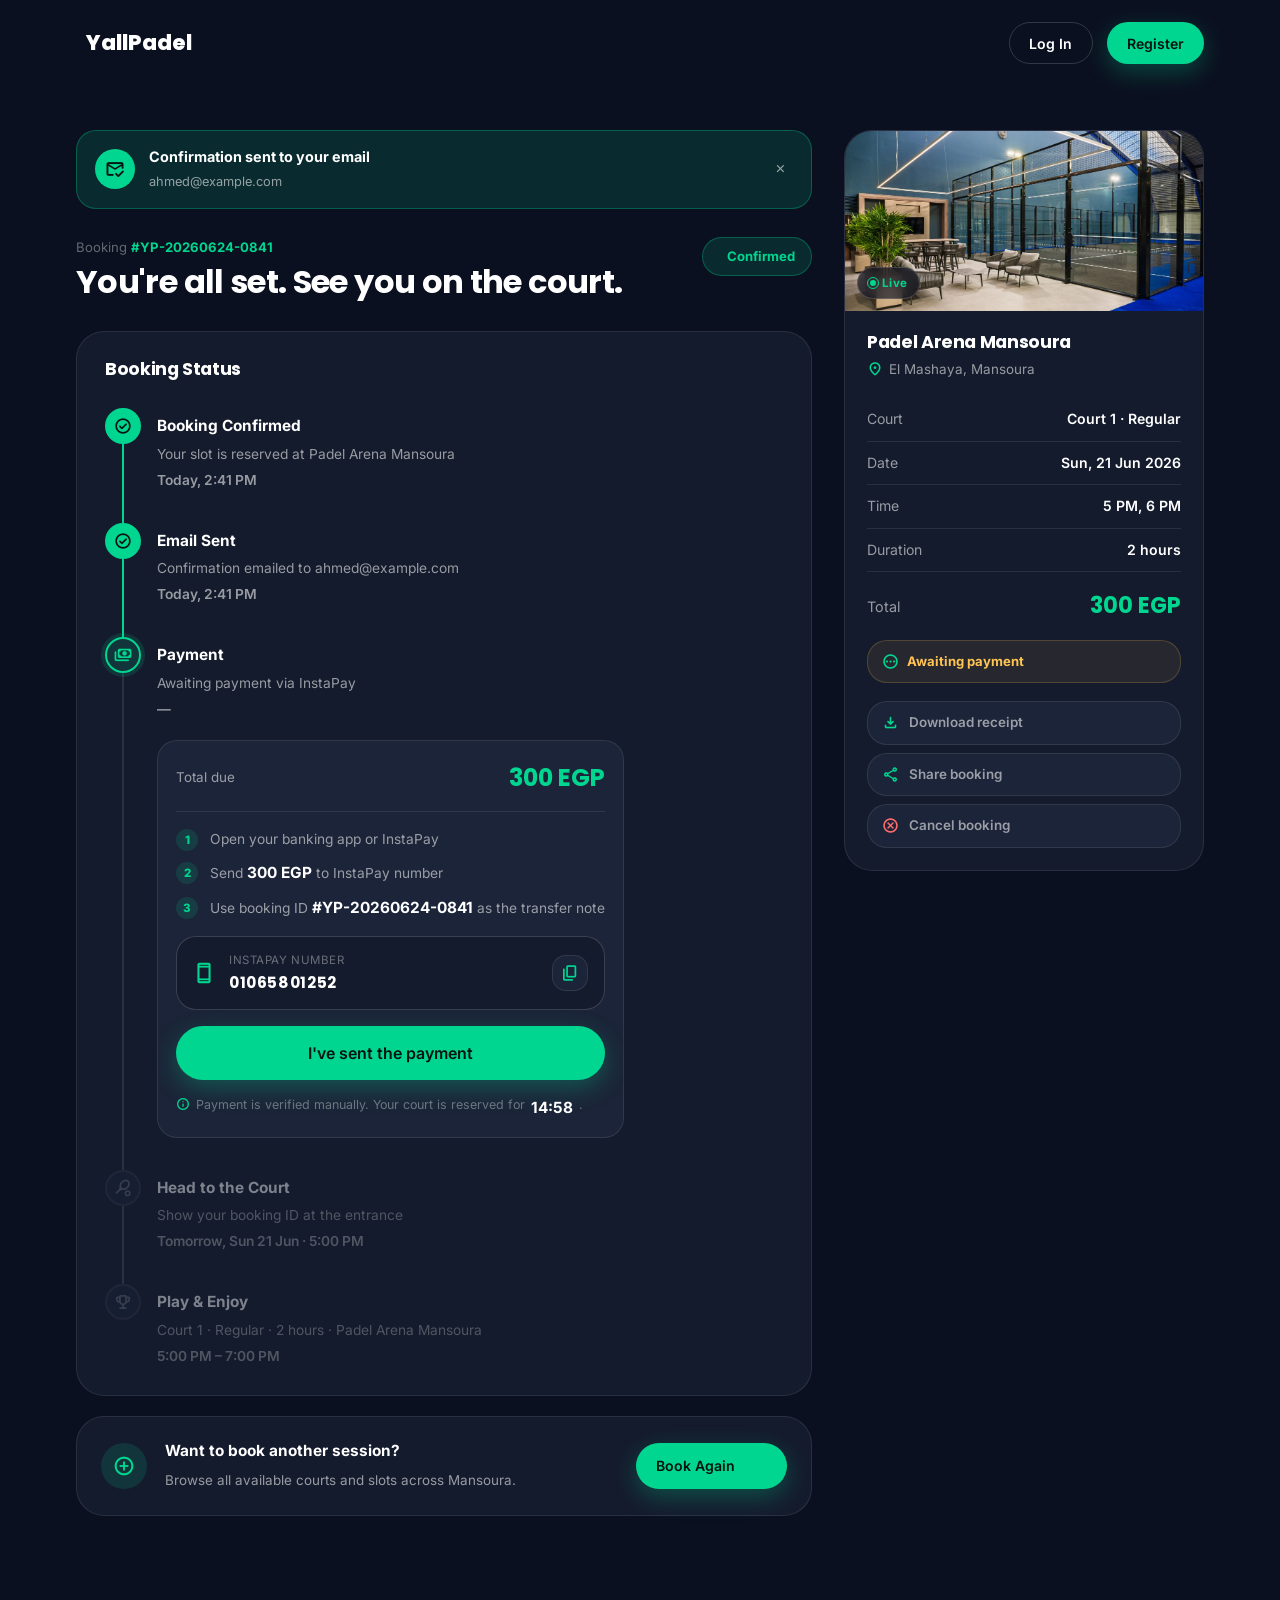
==== booking-confirmation.html @ 5c2ff205 "add booking-confirmation page" ====
<!DOCTYPE html>
<html lang="en">
<head>
<meta charset="UTF-8">
<meta name="viewport" content="width=device-width, initial-scale=1.0">
<title>Booking Confirmed — YallPadel</title>
<link rel="preconnect" href="https://fonts.googleapis.com">
<link rel="preconnect" href="https://fonts.gstatic.com" crossorigin>
<link href="https://fonts.googleapis.com/css2?family=Poppins:wght@500;600;700;800&family=Inter:wght@400;500;600;700&display=swap" rel="stylesheet">
<link rel="stylesheet" href="https://fonts.googleapis.com/css2?family=Material+Symbols+Rounded:opsz,wght,FILL,GRAD@20..48,100..700,0..1,-50..200"/>
<link href="https://cdn.jsdelivr.net/npm/bootstrap@5.3.3/dist/css/bootstrap.min.css" rel="stylesheet">
<link rel="stylesheet" href="css/style.css">
<link rel="stylesheet" href="css/booking-confirmation.css">
</head>
<body>

<!-- Navbar -->
<header class="navbar-ph">
  <div class="container d-flex align-items-center justify-content-between">
    <a href="index.html" class="brand"><span class="dot"></span> YallPadel</a>
    <div class="navbar-cta">
      <a href="login.html" class="btn btn-ghost btn-sm">Log In</a>
      <a href="register.html" class="btn btn-accent btn-sm">Register</a>
    </div>
  </div>
</header>

<main class="confirmation-main">
  <div class="container">
    <div class="confirmation-grid">

      <!-- ===== Left col ===== -->
      <div class="confirmation-left">

        <!-- Email notice -->
        <div class="email-notice" id="emailNotice">
          <div class="email-icon">
            <span class="material-symbols-rounded">mark_email_read</span>
          </div>
          <div>
            <b>Confirmation sent to your email</b>
            <span>ahmed@example.com</span>
          </div>
          <button class="email-dismiss" id="emailDismiss" aria-label="Dismiss">
            <span class="material-symbols-rounded">close</span>
          </button>
        </div>

        <!-- Booking ID + status pill -->
        <div class="booking-header">
          <div>
            <p class="booking-id">Booking <b>#YP-20260624-0841</b></p>
            <h1>You're all set. See you on the court.</h1>
          </div>
          <span class="status-pill confirmed">
            <span class="pulse-dot"></span> Confirmed
          </span>
        </div>

        <!-- ===== Tracker ===== -->
        <div class="tracker-card">
          <h3>Booking Status</h3>

          <div class="tracker">

            <div class="tracker-step is-done" id="ts1">
              <div class="ts-icon">
                <span class="material-symbols-rounded">check_circle</span>
              </div>
              <div class="ts-body">
                <b>Booking Confirmed</b>
                <span>Your slot is reserved at Padel Arena Mansoura</span>
                <span class="ts-time">Today, 2:41 PM</span>
              </div>
            </div>

            <div class="tracker-step is-done" id="ts2">
              <div class="ts-icon">
                <span class="material-symbols-rounded">check_circle</span>
              </div>
              <div class="ts-body">
                <b>Email Sent</b>
                <span>Confirmation emailed to ahmed@example.com</span>
                <span class="ts-time">Today, 2:41 PM</span>
              </div>
            </div>

            <div class="tracker-step is-pending" id="ts3">
              <div class="ts-icon">
                <span class="material-symbols-rounded">payments</span>
              </div>
              <div class="ts-body">
                <b>Payment</b>
                <span id="paymentStatusText">Awaiting payment via InstaPay</span>
                <span class="ts-time" id="paymentTime">—</span>

                <!-- InstaPay CTA -->
                <div class="instapay-block" id="instapayBlock">
                  <div class="instapay-amount">
                    <span>Total due</span>
                    <b>300 EGP</b>
                  </div>
                  <div class="instapay-steps">
                    <div class="instapay-step">
                      <span class="instapay-num">1</span>
                      <span>Open your banking app or InstaPay</span>
                    </div>
                    <div class="instapay-step">
                      <span class="instapay-num">2</span>
                      <span>Send <b>300 EGP</b> to InstaPay number</span>
                    </div>
                    <div class="instapay-step">
                      <span class="instapay-num">3</span>
                      <span>Use booking ID <b>#YP-20260624-0841</b> as the transfer note</span>
                    </div>
                  </div>
                  <div class="instapay-number-box">
                    <span class="material-symbols-rounded">smartphone</span>
                    <div>
                      <span class="inp-label">InstaPay Number</span>
                      <b class="inp-num" id="instapayNum">01065801252</b>
                    </div>
                    <button class="btn-copy" id="copyBtn" aria-label="Copy number">
                      <span class="material-symbols-rounded">content_copy</span>
                    </button>
                  </div>
                  <button class="btn btn-accent btn-block" id="markPaidBtn">
                    I've sent the payment
                  </button>
                  <p class="instapay-note">
                    <span class="material-symbols-rounded">info</span>
                    Payment is verified manually. Your court is reserved for <b id="holdTimer">15:00</b>.
                  </p>
                </div>

                <!-- Paid state (hidden by default) -->
                <div class="paid-badge d-none" id="paidBadge">
                  <span class="material-symbols-rounded">verified</span>
                  Payment submitted — under review
                </div>
              </div>
            </div>

            <div class="tracker-step is-upcoming" id="ts4">
              <div class="ts-icon">
                <span class="material-symbols-rounded">sports_tennis</span>
              </div>
              <div class="ts-body">
                <b>Head to the Court</b>
                <span>Show your booking ID at the entrance</span>
                <span class="ts-time">Tomorrow, Sun 21 Jun · 5:00 PM</span>
              </div>
            </div>

            <div class="tracker-step is-upcoming" id="ts5">
              <div class="ts-icon">
                <span class="material-symbols-rounded">trophy</span>
              </div>
              <div class="ts-body">
                <b>Play & Enjoy</b>
                <span>Court 1 · Regular · 2 hours · Padel Arena Mansoura</span>
                <span class="ts-time">5:00 PM – 7:00 PM</span>
              </div>
            </div>

          </div>
        </div>

        <!-- Book again CTA -->
        <div class="book-again-card">
          <div class="bag-icon">
            <span class="material-symbols-rounded">add_circle</span>
          </div>
          <div class="bag-text">
            <b>Want to book another session?</b>
            <span>Browse all available courts and slots across Mansoura.</span>
          </div>
          <a href="courts.html" class="btn btn-accent btn-sm">
            Book Again <span class="material-symbols-rounded">arrow_forward</span>
          </a>
        </div>

      </div>

      <!-- ===== Right col — booking summary ===== -->
      <div class="confirmation-right">
        <div class="summary-sticky">

          <div class="summary-venue-img">
            <img src="./assets/imgs/img1.jpg" alt="Padel Arena Mansoura">
            <div class="svi-overlay">
              <span class="court-badge-live" style="position:static;display:inline-flex;">
                <span class="pulse-dot"></span> Live
              </span>
            </div>
          </div>

          <div class="summary-body">
            <h3 class="summary-venue-name">Padel Arena Mansoura</h3>
            <span class="summary-loc">
              <span class="material-symbols-rounded">location_on</span>
              El Mashaya, Mansoura
            </span>

            <div class="summary-rows">
              <div class="summary-row"><span>Court</span><span>Court 1 · Regular</span></div>
              <div class="summary-row"><span>Date</span><span>Sun, 21 Jun 2026</span></div>
              <div class="summary-row"><span>Time</span><span>5 PM, 6 PM</span></div>
              <div class="summary-row"><span>Duration</span><span>2 hours</span></div>
            </div>

            <div class="summary-total-row">
              <span>Total</span>
              <b>300 EGP</b>
            </div>

            <div class="payment-status-badge" id="summaryPaymentBadge">
              <span class="material-symbols-rounded">pending</span>
              <span>Awaiting payment</span>
            </div>

            <div class="summary-actions">
              <a href="#" class="summary-action-btn">
                <span class="material-symbols-rounded">download</span> Download receipt
              </a>
              <a href="#" class="summary-action-btn">
                <span class="material-symbols-rounded">share</span> Share booking
              </a>
              <a href="#" class="summary-action-btn danger">
                <span class="material-symbols-rounded">cancel</span> Cancel booking
              </a>
            </div>

          </div>
        </div>
      </div>

    </div>
  </div>
</main>

<script src="https://cdn.jsdelivr.net/npm/bootstrap@5.3.3/dist/js/bootstrap.bundle.min.js"></script>
<script src="js/main.js"></script>
<script src="js/booking-confirmation.js"></script>
</body>
</html>
---- css/style.css ----
:root {
  /* --- Brand palette (fixed by brief) --- */
  --bg-primary: #0b1020;
  --bg-secondary: #141b2d;
  --accent: #00d68f;
  --white: #ffffff;
  --light-gray: #eaeaea;

  /* --- Derived tokens --- */
  --accent-dark: #00b377;
  --accent-soft: rgba(0, 214, 143, 0.14);
  --accent-glow: rgba(0, 214, 143, 0.35);
  --bg-elevated: #1b2438;
  --bg-elevated-2: #202b43;
  --border-glass: rgba(234, 234, 234, 0.1);
  --border-glass-strong: rgba(234, 234, 234, 0.18);
  --text-muted: rgba(234, 234, 234, 0.62);
  --text-faint: rgba(234, 234, 234, 0.4);
  --glass-fill: rgba(20, 27, 45, 0.55);
  --glass-fill-light: rgba(255, 255, 255, 0.06);

  /* --- Radii --- */
  --r-lg: 28px;
  --r-md: 20px;
  --r-sm: 14px;
  --r-pill: 999px;

  /* --- Shadows --- */
  --shadow-card: 0 20px 50px rgba(0, 0, 0, 0.35);
  --shadow-lift: 0 30px 70px rgba(0, 0, 0, 0.45);
  --shadow-glow: 0 10px 40px var(--accent-glow);

  /* --- Type --- */
  --font-display: "Poppins", sans-serif;
  --font-body: "Inter", sans-serif;

  /* --- Motion --- */
  --ease: cubic-bezier(0.22, 1, 0.36, 1);
}

*,
*::before,
*::after {
  box-sizing: border-box;
}

html {
  scroll-behavior: smooth;
}

body {
  background: var(--bg-primary);
  color: var(--white);
  font-family: var(--font-body);
  font-weight: 400;
  line-height: 1.6;
  -webkit-font-smoothing: antialiased;
  overflow-x: hidden;
}

h1,
h2,
h3,
h4,
h5,
h6 {
  font-family: var(--font-display);
  font-weight: 700;
  letter-spacing: -0.02em;
  line-height: 1.12;
  margin: 0;
}

p {
  margin: 0;
  color: var(--text-muted);
}

a {
  text-decoration: none;
  color: inherit;
}

ul {
  list-style: none;
  margin: 0;
  padding: 0;
}

img {
  max-width: 100%;
  display: block;
}

button {
  font-family: inherit;
}

::selection {
  background: var(--accent);
  color: var(--bg-primary);
}

:focus-visible {
  outline: 2px solid var(--accent);
  outline-offset: 3px;
  border-radius: 6px;
}

/* Respect reduced motion */
@media (prefers-reduced-motion: reduce) {
  * {
    animation-duration: 0.001ms !important;
    animation-iteration-count: 1 !important;
    transition-duration: 0.001ms !important;
    scroll-behavior: auto !important;
  }
}

.container {
  max-width: 90%;
}

/* ===================== Utility / Type scale ===================== */
.eyebrow {
  display: inline-flex;
  align-items: center;
  gap: 8px;
  font-family: var(--font-body);
  font-size: 0.78rem;
  font-weight: 600;
  letter-spacing: 0.16em;
  text-transform: uppercase;
  color: var(--accent);
}

.eyebrow::before {
  content: "";
  width: 18px;
  height: 2px;
  background: var(--accent);
  border-radius: 2px;
}

.section-title {
  font-size: clamp(1.9rem, 3.2vw, 2.7rem);
  color: var(--white);
}

.section-sub {
  color: var(--text-muted);
  font-size: 1.05rem;
  max-width: 560px;
}

.text-accent {
  color: var(--accent);
}

.section {
  padding: 120px 0;
  position: relative;
}

.section-tight {
  padding: 80px 0;
}

@media (max-width: 991px) {
  .section {
    padding: 88px 0;
  }
}

@media (max-width: 575px) {
  .section {
    padding: 64px 0;
  }
}

/* ===================== Buttons ===================== */
.btn {
  font-family: var(--font-body);
  font-weight: 600;
  border-radius: var(--r-pill);
  padding: 0.85rem 1.7rem;
  border: 1px solid transparent;
  transition:
    transform 0.35s var(--ease),
    box-shadow 0.35s var(--ease),
    background 0.35s var(--ease),
    color 0.35s var(--ease),
    border-color 0.35s var(--ease);
  display: inline-flex;
  align-items: center;
  justify-content: center;
  gap: 0.5rem;
  white-space: nowrap;
}

.btn:active {
  transform: scale(0.97);
}

.btn-accent {
  background: var(--accent);
  color: #04140e;
  box-shadow: 0 8px 24px rgba(0, 214, 143, 0.28);
}

.btn-accent:hover {
  background: var(--accent-dark);
  color: #04140e;
  transform: translateY(-2px);
  box-shadow: 0 14px 34px rgba(0, 214, 143, 0.4);
}

.btn-ghost {
  background: transparent;
  color: var(--white);
  border-color: var(--border-glass-strong);
}

.btn-ghost:hover {
  border-color: var(--accent);
  color: var(--accent);
  transform: translateY(-2px);
}

.btn-light {
  background: var(--white);
  color: var(--bg-primary);
}

.btn-light:hover {
  background: var(--light-gray);
  transform: translateY(-2px);
}

.btn-sm {
  padding: 0.6rem 1.2rem;
  font-size: 0.88rem;
}

.btn-block {
  width: 100%;
}

.icon-circle {
  width: 46px;
  height: 46px;
  border-radius: 50%;
  display: inline-flex;
  align-items: center;
  justify-content: center;
  background: var(--accent-soft);
  color: var(--accent);
  flex-shrink: 0;
}

/* ===================== Material symbols sizing ===================== */
.material-symbols-rounded {
  font-variation-settings:
    "FILL" 0,
    "wght" 500,
    "GRAD" 0,
    "opsz" 24;
  vertical-align: middle;
  line-height: 1;
  color: var(--accent)
}

/* ===================== Navbar ===================== */
.navbar-ph {
  position: fixed;
  top: 0;
  left: 0;
  right: 0;
  z-index: 1000;
  padding: 22px 0;
  background: transparent;
  transition:
    background 0.4s var(--ease),
    padding 0.4s var(--ease),
    backdrop-filter 0.4s var(--ease),
    border-color 0.4s var(--ease);
  border-bottom: 1px solid transparent;
}

.navbar-ph.is-scrolled {
  padding: 14px 0;
  background: rgb(11, 16, 32);
  -webkit-backdrop-filter: blur(18px) saturate(140%);
  border: 1px solid var(--border-glass);
  border-radius: 20px;
  top: 10px;
  width: 90%;
  margin: auto;
}

.brand {
  display: flex;
  align-items: center;
  gap: 10px;
  font-family: var(--font-display);
  font-weight: 800;
  font-size: 1.32rem;
  color: var(--white);
}

.brand img {
  width: auto;
  height: 80px;
}

.nav-links {
  display: flex;
  align-items: center;
  gap: 38px;
}

.nav-links a {
  font-size: 0.95rem;
  font-weight: 500;
  color: var(--light-gray);
  position: relative;
  transition: color 0.3s var(--ease);
}

.nav-links a::after {
  content: "";
  position: absolute;
  left: 0;
  bottom: -2px;
  width: 0;
  height: 2px;
  background: var(--accent);
  transition: width 0.3s var(--ease);
}

.nav-links a:hover {
  color: var(--white);
}

.nav-links a:hover::after {
  width: 100%;
}

.navbar-cta {
  display: flex;
  align-items: center;
  gap: 14px;
}

.nav-toggle {
  display: none;
  width: 44px;
  height: 44px;
  border-radius: var(--r-sm);
  border: 1px solid var(--border-glass-strong);
  background: var(--glass-fill-light);
  color: var(--white);
  align-items: center;
  justify-content: center;
}
.nav-toggle span {
  position: absolute;
}
.nav-links .logo-mobil {
  display: none;
}
@media (max-width: 991px) {
  .nav-links {
    position: fixed;
    inset: 0 0 0 auto;
    width: 78%;
    max-width: 340px;
    background: var(--bg-secondary);
    flex-direction: column;
    align-items: center;
    padding: 32px;
    gap: 26px;
    transform: translateX(130%);
    transition: transform 0.45s var(--ease);
    border-left: 1px solid var(--border-glass);
    height: 100vh;
    justify-content: center;
  }
  .nav-links .logo-mobil {
    display: block;
  }

  .nav-links.is-open {
    transform: translateX(0);
  }

  .nav-toggle {
    display: inline-flex;
  }

  .navbar-cta .btn-ghost {
    display: none;
  }
}

/* ===================== Hero ===================== */
.hero {
  position: relative;
  min-height: 100vh;
  display: flex;
  align-items: center;
  padding-top: 140px;
  padding-bottom: 170px;
  overflow: hidden;
  background:
    linear-gradient(
      180deg,
      rgba(11, 16, 32, 0.55) 0%,
      rgba(11, 16, 32, 0.78) 55%,
      var(--bg-primary) 100%
    ),
    linear-gradient(120deg, rgba(11, 16, 32, 0.92), rgba(11, 16, 32, 0.55)),
    url("https://images.unsplash.com/photo-1626224583764-f87db24ac4ea?auto=format&fit=crop&w=2000&q=80")
      center/cover no-repeat;
}

.hero::before {
  content: "";
  position: absolute;
  inset: 0;
  background: radial-gradient(
    circle at 18% 20%,
    var(--accent-glow),
    transparent 40%
  );
  opacity: 0.25;
  pointer-events: none;
}

.hero-shape {
  position: absolute;
  border-radius: 50%;
  filter: blur(2px);
  opacity: 0.5;
  animation: floatY 7s ease-in-out infinite;
  pointer-events: none;
}

.hero-shape.s1 {
  width: 14px;
  height: 14px;
  background: var(--accent);
  top: 22%;
  left: 8%;
  animation-delay: 0s;
}

.hero-shape.s2 {
  width: 9px;
  height: 9px;
  background: var(--white);
  top: 62%;
  left: 14%;
  opacity: 0.35;
  animation-delay: 1.4s;
}

.hero-shape.s3 {
  width: 20px;
  height: 20px;
  border: 2px solid var(--accent);
  background: transparent;
  top: 30%;
  right: 10%;
  animation-delay: 0.7s;
}

.hero-shape.s4 {
  width: 7px;
  height: 7px;
  background: var(--accent);
  top: 74%;
  right: 18%;
  animation-delay: 2.1s;
}

@keyframes floatY {
  0%,
  100% {
    transform: translateY(0);
  }

  50% {
    transform: translateY(-22px);
  }
}

.hero-content {
  position: relative;
  z-index: 2;
  text-align: center;
  max-width: 880px;
  margin: 0 auto;
}

.hero-badge {
  display: inline-flex;
  align-items: center;
  gap: 9px;
  background: var(--glass-fill);
  border: 1px solid var(--border-glass-strong);
  backdrop-filter: blur(10px);
  padding: 8px 18px;
  border-radius: var(--r-pill);
  font-size: 0.82rem;
  font-weight: 600;
  color: var(--light-gray);
  margin-bottom: 26px;
}

.hero-badge .pulse-img {
  position: relative;
  width: 20px;
  height: 20px;
}

.hero h1 {
  font-size: clamp(2.3rem, 5.4vw, 4.4rem);
  color: var(--white);
  margin-bottom: 22px;
}

.hero h1 .accent-underline {
  position: relative;
  color: var(--accent);
  white-space: nowrap;
}

.hero-sub {
  font-size: clamp(1rem, 1.6vw, 1.2rem);
  color: var(--text-muted);
  max-width: 600px;
  margin: 0 auto 48px;
}

/* Search card */
.search-card {
  position: relative;
  z-index: 3;
  background: var(--glass-fill);
  border: 1px solid var(--border-glass-strong);
  backdrop-filter: blur(22px) saturate(160%);
  -webkit-backdrop-filter: blur(22px) saturate(160%);
  border-radius: var(--r-lg);
  padding: 14px;
  box-shadow: var(--shadow-lift);
  max-width: 1000px;
  margin: 0 auto;
}

.search-grid {
  display: flex;
  justify-content: center;
  align-items: center;
  gap: 8px;
  align-items: stretch;
}

.search-field {
  width: 100%;
  background: var(--bg-secondary);
  border: 1px solid var(--border-glass);
  border-radius: var(--r-md);
  padding: 12px 18px;
  text-align: left;
  transition:
    border-color 0.3s var(--ease),
    background 0.3s var(--ease);
}

.search-field:hover,
.search-field:focus-within {
  border-color: var(--accent);
  background: var(--bg-elevated);
}

.search-field label {
  display: flex;
  align-items: center;
  gap: 6px;
  font-size: 0.72rem;
  font-weight: 600;
  letter-spacing: 0.07em;
  text-transform: uppercase;
  color: var(--text-faint);
  margin-bottom: 4px;
}

.search-field label .material-symbols-rounded {
  font-size: 16px;
  color: var(--accent);
}

.search-field select,
.search-field input {
  background: transparent;
  border: 0;
  color: var(--white);
  font-family: var(--font-body);
  font-weight: 600;
  font-size: 0.96rem;
  width: 100%;
  padding: 0;
}

.search-field select:focus,
.search-field input:focus {
  outline: none;
}

.search-field select option {
  background: var(--bg-secondary);
  color: var(--white);
}

.search-submit {
  width: 100%;
  border-radius: var(--r-md);
  font-size: 1rem;
  padding: 0 28px;
}

@media (max-width: 860px) {
  .search-grid {
    flex-wrap: wrap;
  }

  .search-submit {
    padding: 5px;
  }
}

.hero-meta {
  display: flex;
  justify-content: center;
  gap: 34px;
  margin-top: 34px;
  flex-wrap: wrap;
}

.hero-meta .meta-item {
  display: flex;
  align-items: center;
  gap: 8px;
  font-size: 0.86rem;
  color: var(--text-muted);
  font-weight: 500;
}

.hero-meta .meta-item .material-symbols-rounded {
  color: var(--accent);
  font-size: 18px;
}

/* ===================== Section heading row ===================== */
.section-head {
  display: flex;
  justify-content: space-between;
  align-items: flex-end;
  gap: 24px;
  margin-bottom: 54px;
  flex-wrap: wrap;
}

/* ===================== Court Cards ===================== */
.court-card {
  background: var(--bg-secondary);
  border: 1px solid var(--border-glass);
  border-radius: var(--r-lg);
  overflow: hidden;
  transition:
    transform 0.45s var(--ease),
    box-shadow 0.45s var(--ease),
    border-color 0.45s var(--ease);
  height: 100%;
  display: flex;
  flex-direction: column;
}

.court-card:hover {
  transform: translateY(-8px);
  box-shadow: var(--shadow-lift);
  border-color: var(--border-glass-strong);
}

.court-media {
  position: relative;
  aspect-ratio: 4/3;
  overflow: hidden;
}

.court-media img {
  width: 100%;
  height: 100%;
  object-fit: cover;
  transition: transform 0.7s var(--ease);
}

.court-card:hover .court-media img {
  transform: scale(1.08);
}

.court-media::after {
  content: "";
  position: absolute;
  inset: 0;
  background: linear-gradient(
    180deg,
    transparent 50%,
    rgba(11, 16, 32, 0.85) 100%
  );
}

.court-badge-live {
  position: absolute;
  top: 14px;
  left: 14px;
  z-index: 2;
  display: flex;
  align-items: center;
  gap: 6px;
  background: rgba(11, 16, 32, 0.65);
  backdrop-filter: blur(8px);
  border: 1px solid var(--border-glass-strong);
  border-radius: var(--r-pill);
  padding: 6px 12px;
  font-size: 0.72rem;
  font-weight: 700;
  letter-spacing: 0.03em;
  color: var(--accent);
}

.court-badge-live .pulse-dot {
  width: 6px;
  height: 6px;
  border-radius: 50%;
  background: var(--accent);
  position: relative;
}

.court-badge-live .pulse-dot::after {
  content: "";
  position: absolute;
  inset: -3px;
  border-radius: 50%;
  border: 1px solid var(--accent);
  animation: pulseRing 1.8s ease-out infinite;
}

.court-rating {
  position: absolute;
  top: 14px;
  right: 14px;
  z-index: 2;
  display: flex;
  align-items: center;
  gap: 4px;
  background: rgba(11, 16, 32, 0.65);
  backdrop-filter: blur(8px);
  border-radius: var(--r-pill);
  padding: 6px 11px;
  font-size: 0.78rem;
  font-weight: 700;
  color: var(--white);
}

.court-rating .material-symbols-rounded {
  font-size: 15px;
  color: #ffc453;
}

.court-price-tag {
  position: absolute;
  bottom: 14px;
  left: 14px;
  z-index: 2;
  color: var(--white);
  font-family: var(--font-display);
  font-weight: 700;
  font-size: 1.18rem;
}

.court-price-tag span {
  font-family: var(--font-body);
  font-weight: 500;
  font-size: 0.78rem;
  color: var(--text-muted);
}

.court-body {
  padding: 22px 22px 24px;
  display: flex;
  flex-direction: column;
  gap: 14px;
  flex: 1;
}

.court-name {
  font-size: 1.18rem;
  color: var(--white);
}

.court-loc {
  display: flex;
  align-items: center;
  gap: 6px;
  font-size: 0.86rem;
  color: var(--text-muted);
}

.court-loc .material-symbols-rounded {
  font-size: 16px;
  color: var(--accent);
}

.court-stats {
  display: flex;
  gap: 16px;
  padding: 12px 0;
  border-top: 1px solid var(--border-glass);
  border-bottom: 1px solid var(--border-glass);
}

.court-stats .stat {
  display: flex;
  flex-direction: column;
  gap: 2px;
}

.court-stats .stat b {
  font-family: var(--font-display);
  font-size: 1rem;
  color: var(--white);
}

.court-stats .stat span {
  font-size: 0.72rem;
  color: var(--text-faint);
  text-transform: uppercase;
  letter-spacing: 0.05em;
}

.slot-row {
  display: flex;
  flex-wrap: wrap;
  gap: 8px;
}

.slot-chip {
  font-size: 0.78rem;
  font-weight: 600;
  padding: 6px 12px;
  border-radius: var(--r-pill);
  background: var(--accent-soft);
  color: var(--accent);
  border: 1px solid transparent;
  transition:
    opacity 0.4s var(--ease),
    transform 0.4s var(--ease);
}

.slot-chip.is-taken {
  background: transparent;
  color: var(--text-faint);
  border-color: var(--border-glass);
  text-decoration: line-through;
}

.slot-chip.is-leaving {
  /* opacity: 0; */
  transform: scale(0.7);
}

.court-foot {
  margin-top: auto;
  display: flex;
  align-items: center;
  justify-content: space-between;
  gap: 10px;
}

/* ===================== Why choose ===================== */
.feature-card {
  background: var(--bg-secondary);
  border: 1px solid var(--border-glass);
  border-radius: var(--r-lg);
  padding: 34px 28px;
  height: 100%;
  transition:
    transform 0.4s var(--ease),
    border-color 0.4s var(--ease),
    background 0.4s var(--ease);
}

.feature-card:hover {
  transform: translateY(-6px);
  border-color: var(--accent);
  background: var(--bg-elevated);
}

.feature-card .icon-circle {
  width: 56px;
  height: 56px;
  margin-bottom: 22px;
}

.feature-card .icon-circle .material-symbols-rounded {
  font-size: 26px;
}

.feature-card h3 {
  font-size: 1.18rem;
  color: var(--white);
  margin-bottom: 10px;
}

.feature-card p {
  font-size: 0.92rem;
}

/* ===================== Stats ===================== */
.stats-band {
  background: var(--bg-secondary);
  border: 1px solid var(--border-glass);
  border-radius: var(--r-lg);
  padding: 50px 30px;
}

.stat-block {
  text-align: center;
}

.stat-block .num {
  font-family: var(--font-display);
  font-weight: 800;
  font-size: clamp(2rem, 4vw, 3rem);
  color: var(--accent);
  display: flex;
  align-items: baseline;
  justify-content: center;
  gap: 2px;
}

.stat-block .label {
  margin-top: 8px;
  font-size: 0.86rem;
  color: var(--text-muted);
  text-transform: uppercase;
  letter-spacing: 0.07em;
  font-weight: 600;
}

/* ===================== CTA Band ===================== */
.cta-band {
  position: relative;
  border-radius: var(--r-lg);
  overflow: hidden;
  padding: 80px 40px;
  text-align: center;
  background:
    radial-gradient(
      circle at 30% 20%,
      rgba(0, 214, 143, 0.22),
      transparent 55%
    ),
    radial-gradient(
      circle at 80% 80%,
      rgba(0, 214, 143, 0.14),
      transparent 50%
    ),
    var(--bg-secondary);
  border: 1px solid var(--border-glass);
}

.cta-band h2 {
  font-size: clamp(2rem, 4vw, 3rem);
  margin-bottom: 16px;
}

.cta-band p {
  max-width: 480px;
  margin: 0 auto 34px;
  font-size: 1.02rem;
}

/* ===================== Footer ===================== */
.footer {
  background: var(--bg-secondary);
  border-top: 1px solid var(--border-glass);
  padding: 70px 0 28px;
}

.footer-brand p {
  margin-top: 16px;
  max-width: 280px;
  font-size: 0.92rem;
}

.footer-col h4 {
  font-size: 0.84rem;
  font-weight: 700;
  color: var(--white);
  text-transform: uppercase;
  letter-spacing: 0.08em;
  margin-bottom: 20px;
}

.footer-col a {
  display: block;
  color: var(--text-muted);
  font-size: 0.92rem;
  margin-bottom: 13px;
  transition: color 0.3s var(--ease);
}

.footer-col a:hover {
  color: var(--accent);
}

.footer-contact li {
  display: flex;
  gap: 10px;
  align-items: flex-start;
  color: var(--text-muted);
  font-size: 0.92rem;
  margin-bottom: 13px;
}

.footer-contact .material-symbols-rounded {
  color: var(--accent);
  font-size: 18px;
  margin-top: 1px;
}

.social-row {
  display: flex;
  gap: 10px;
  margin-top: 22px;
}

.social-row a {
  font-size: 22px;
  width: 40px;
  height: 40px;
  border-radius: 50%;
  display: flex;
  align-items: center;
  justify-content: center;
  background: var(--glass-fill-light);
  border: 1px solid var(--border-glass);
  transition:
    background 0.3s var(--ease),
    border-color 0.3s var(--ease),
    transform 0.3s var(--ease);
}

.social-row a:hover {
  background: var(--accent);
  border-color: var(--accent);
  color: #04140e;
  transform: translateY(-3px);
}

.footer-bottom {
  margin-top: 50px;
  padding-top: 24px;
  border-top: 1px solid var(--border-glass);
  display: flex;
  justify-content: space-between;
  flex-wrap: wrap;
  gap: 12px;
  font-size: 0.82rem;
  color: var(--text-faint);
}

.footer-bottom a {
  color: var(--text-faint);
}

.footer-bottom a:hover {
  color: var(--accent);
}

/* ===================================================================
   Court Details Page
=================================================================== */
.details-hero {
  padding-top: 120px;
}

.gallery-main {
  border-radius: var(--r-lg);
  overflow: hidden;
  aspect-ratio: 16/8;
}

.gallery-main img {
  width: 100%;
  height: 100%;
  object-fit: cover;
}

.gallery-thumbs {
  margin-top: 12px;
}

.gallery-thumbs .swiper-slide {
  border-radius: var(--r-sm);
  overflow: hidden;
  aspect-ratio: 1/1;
  opacity: 0.5;
  cursor: pointer;
  transition:
    opacity 0.3s var(--ease),
    outline 0.3s var(--ease);
  outline: 2px solid transparent;
  outline-offset: 2px;
}
.gallery-thumbs .swiper-wrapper {
  display: flex;
}

.gallery-thumbs .swiper-slide-thumb-active {
  opacity: 1;
  outline-color: var(--accent);
}

.gallery-thumbs img {
  width: 100%;
  height: 100%;
  object-fit: cover;
}

.breadcrumb-ph {
  display: flex;
  align-items: center;
  gap: 8px;
  font-size: 0.86rem;
  color: var(--text-faint);
  margin-bottom: 20px;
}

.breadcrumb-ph a {
  color: var(--text-muted);
}

.breadcrumb-ph a:hover {
  color: var(--accent);
}

.breadcrumb-ph .material-symbols-rounded {
  font-size: 16px;
}

.details-title-row {
  display: flex;
  justify-content: space-between;
  align-items: flex-start;
  flex-wrap: wrap;
  gap: 18px;
  margin: 28px 0 8px;
}

.details-title-row h1 {
  font-size: clamp(1.7rem, 3vw, 2.4rem);
}

.details-meta {
  display: flex;
  gap: 22px;
  flex-wrap: wrap;
  margin-top: 12px;
}

.details-meta .item {
  display: flex;
  align-items: center;
  gap: 7px;
  font-size: 0.92rem;
  color: var(--text-muted);
}

.details-meta .item .material-symbols-rounded {
  font-size: 18px;
  color: var(--accent);
}

.details-price-box {
  text-align: right;
}

.details-price-box .price {
  font-family: var(--font-display);
  font-weight: 800;
  font-size: 1.8rem;
  color: var(--accent);
}

.details-price-box .price span {
  font-family: var(--font-body);
  font-size: 0.84rem;
  color: var(--text-muted);
  font-weight: 500;
}

.info-card {
  background: var(--bg-secondary);
  border: 1px solid var(--border-glass);
  border-radius: var(--r-lg);
  padding: 28px;
}

.info-card h3 {
  font-size: 1.15rem;
  margin: 18px 0;
  color: var(--white);
}

.amenity-grid {
  display: flex;
  justify-content: center;
  flex-wrap: wrap;
  gap: 16px;
}

.amenity-item {
  /* width: stretch; */
  display: flex;
  align-items: center;
  gap: 12px;
  background: var(--bg-elevated);
  border: 1px solid var(--border-glass);
  border-radius: var(--r-md);
  padding: 14px 16px;
}

.amenity-item .material-symbols-rounded {
  color: var(--accent);
  font-size: 22px;
}

.amenity-item span {
  font-size: 0.88rem;
  font-weight: 600;
  color: var(--light-gray);
}

.map-frame {
  border-radius: var(--r-lg);
  overflow: hidden;
  border: 1px solid var(--border-glass);
  aspect-ratio: 16/9;
  position: relative;
  background: linear-gradient(
    135deg,
    var(--bg-elevated) 0%,
    var(--bg-secondary) 100%
  );
  display: flex;
  align-items: center;
  justify-content: center;
  flex-direction: column;
  gap: 10px;
}

.map-frame .material-symbols-rounded {
  font-size: 40px;
  color: var(--accent);
}

.map-frame span {
  color: var(--text-muted);
  font-size: 0.9rem;
}

.map-frame .pin-pulse {
  position: absolute;
  width: 14px;
  height: 14px;
  border-radius: 50%;
  background: var(--accent);
  top: 46%;
  left: 48%;
}

.map-frame .pin-pulse::after {
  content: "";
  position: absolute;
  inset: -10px;
  border-radius: 50%;
  border: 2px solid var(--accent);
  animation: pulseRing 2s ease-out infinite;
}

/* ===================== Court Selector ===================== */
.court-selector {
  display: grid;
  grid-template-columns: repeat(3, 1fr);
  gap: 10px;
  margin-bottom: 28px;
}

.court-pill {
  width: 100%;
  height: 150px;
  display: flex;
  flex-direction: column;
  align-items: center;
  gap: 8px;
  padding: 16px 10px;
  background: var(--bg-elevated);
  border: 1px solid var(--border-glass);
  border-radius: var(--r-md);
  cursor: pointer;
  text-align: center;
  transition: all 0.3s var(--ease);
  position: relative;
  overflow: hidden;
}
.court-pill::before {
  content: "";
  position: absolute;
  inset: 0;
  background: var(--accent-soft);
  opacity: 0;
  transition: opacity 0.3s var(--ease);
}
.court-pill:hover {
  border-color: var(--accent);
  transform: translateY(-2px);
}
.court-pill:hover::before {
  opacity: 1;
}
.court-pill.is-active {
  border-color: var(--accent);
  background: var(--bg-elevated-2);
  box-shadow:
    0 0 0 1px var(--accent),
    var(--shadow-glow);
}
.court-pill.is-active::before {
  opacity: 1;
}
.court-img {
  position: absolute;
  inset: 0;
  width: 100%;
  height: 100%;
}
.court-img img {
  width: 100%;
  height: 100%;
  object-fit: cover;
  transition: transform 0.5s var(--ease);
}
.court-pill:hover .court-img img {
  transform: scale(1.07);
}

.court-img::after {
  content: "";
  position: absolute;
  inset: 0;
  background: linear-gradient(
    180deg,
    rgba(11, 16, 32, 0.08) 0%,
    rgba(11, 16, 32, 0.55) 50%,
    rgba(11, 16, 32, 0.9) 100%
  );
}

.court-pill-info {
  position: absolute;
  bottom: 0;
  left: 0;
  right: 0;
  z-index: 2;
  padding: 12px;
  display: flex;
  flex-direction: column;
  gap: 2px;
}
.court-pill-name {
  font-family: var(--font-display);
  font-size: 0.92rem;
  font-weight: 700;
  color: var(--white);
}
.court-pill-type {
  font-size: 0.7rem;
  color: rgba(255, 255, 255, 0.6);
  text-transform: uppercase;
  letter-spacing: 0.06em;
}
.court-pill-status {
  position: absolute;
  top: 10px;
  right: 10px;
  z-index: 2;
  font-size: 0.68rem;
  font-weight: 700;
  padding: 4px 10px;
  border-radius: var(--r-pill);
  letter-spacing: 0.03em;
  backdrop-filter: blur(6px);
}
.court-pill-status.available {
  background: rgba(0, 214, 143, 0.2);
  color: var(--accent);
  border: 1px solid rgba(0, 214, 143, 0.3);
}
.court-pill-status.busy {
  background: rgba(0, 0, 0, 0.4);
  color: rgba(255, 255, 255, 0.5);
  border: 1px solid rgba(255, 255, 255, 0.1);
}

/* Busy court مش ممكن تختاره */
.court-pill:has(.busy) {
  opacity: 0.6;
  cursor: not-allowed;
}
.court-pill:has(.busy):hover {
  transform: none;
  border-color: var(--border-glass);
}
.court-pill:has(.busy)::before {
  display: none;
}

@media (max-width: 575px) {
  .court-selector {
    grid-template-columns: repeat(2, 1fr);
  }
  .amenity-item {
    width: stretch;
  }
}

/* Calendar / slots */
.date-strip {
  display: flex;
  gap: 10px;
  overflow-x: auto;
  padding-bottom: 6px;
  scrollbar-width: none;
}

.date-strip::-webkit-scrollbar {
  display: none;
}

.date-pill {
  flex: 0 0 auto;
  width: 64px;
  padding: 12px 0;
  margin: 12px 0;
  text-align: center;
  border-radius: var(--r-md);
  border: 1px solid var(--border-glass);
  background: var(--bg-elevated);
  cursor: pointer;
  transition:
    background 0.3s var(--ease),
    border-color 0.3s var(--ease),
    transform 0.3s var(--ease);
}

.date-pill .dow {
  display: block;
  font-size: 0.7rem;
  color: var(--text-faint);
  text-transform: uppercase;
  letter-spacing: 0.05em;
}

.date-pill .dom {
  display: block;
  font-family: var(--font-display);
  font-weight: 700;
  font-size: 1.15rem;
  color: var(--white);
  margin-top: 4px;
}

.date-pill:hover {
  border-color: var(--accent);
  transform: translateY(-2px);
}

.date-pill.is-active {
  background: var(--accent);
  border-color: var(--accent);
}

.date-pill.is-active .dow,
.date-pill.is-active .dom {
  color: #04140e;
}

.slot-grid {
  display: grid;
  grid-template-columns: repeat(auto-fill, minmax(96px, 1fr));
  gap: 10px;
  margin-top: 22px;
}

.slot-btn {
  padding: 13px 8px;
  text-align: center;
  border-radius: var(--r-md);
  border: 1px solid var(--border-glass);
  background: var(--bg-elevated);
  font-weight: 600;
  font-size: 0.92rem;
  color: var(--light-gray);
  transition: all 0.3s var(--ease);
  cursor: pointer;
}

.slot-btn:hover:not(.is-disabled) {
  border-color: var(--accent);
  color: var(--accent);
  transform: translateY(-2px);
}

.slot-btn.is-active {
  background: var(--accent);
  border-color: var(--accent);
  color: #04140e;
  box-shadow: var(--shadow-glow);
}

.slot-btn.is-disabled {
  opacity: 0.32;
  text-decoration: line-through;
  cursor: not-allowed;
}

.btn.disabled {
  opacity: 0.45;
  pointer-events: none;
  cursor: not-allowed;
}

/* Booking summary sticky */
.booking-summary {
  position: sticky;
  top: 110px;
  background: var(--bg-secondary);
  border: 1px solid var(--border-glass);
  border-radius: var(--r-lg);
  padding: 26px;
  box-shadow: var(--shadow-card);
}

.booking-summary h3 {
  font-size: 1.1rem;
  margin-bottom: 18px;
}

.summary-row {
  display: flex;
  justify-content: space-between;
  padding: 12px 0;
  border-bottom: 1px solid var(--border-glass);
  font-size: 0.92rem;
}

.summary-row span:first-child {
  color: var(--text-muted);
}

.summary-row span:last-child {
  font-weight: 600;
  color: var(--white);
}

.summary-total {
  display: flex;
  justify-content: space-between;
  align-items: center;
  margin: 18px 0 22px;
}

.summary-total b {
  font-family: var(--font-display);
  font-size: 1.4rem;
  color: var(--accent);
}

@media (max-width: 991px) {
  .booking-summary {
    position: relative;
    top: auto;
    margin-top: 30px;
  }
}

/* ===================================================================
   Courts Listing Page
=================================================================== */
.listing-hero {
  padding: 150px 0 50px;
  background:
    radial-gradient(circle at 12% 0%, var(--accent-glow), transparent 45%),
    var(--bg-secondary);
  border-bottom: 1px solid var(--border-glass);
}

.listing-hero h1 {
  font-size: clamp(1.7rem, 3vw, 2.5rem);
}

.listing-hero .results-count {
  color: var(--text-muted);
  margin-top: 10px;
  font-size: 0.96rem;
}

.listing-hero .results-count b {
  color: var(--accent);
}

.listing-search {
  margin-top: 30px;
}

.listing-search .search-card {
  max-width: 100%;
  margin: 0;
  padding: 10px;
}

.listing-search .search-grid {
  grid-template-columns: 1.2fr 1fr 1fr auto;
}

.filter-toggle-mobile {
  display: none;
}

.filter-card {
  background: var(--bg-secondary);
  border: 1px solid var(--border-glass);
  border-radius: var(--r-lg);
  padding: 26px;
  position: sticky;
  top: 110px;
}

.filter-card h3 {
  font-size: 1.05rem;
  margin-bottom: 6px;
}

.filter-card .clear-filters {
  font-size: 0.8rem;
  color: var(--accent);
  font-weight: 600;
  cursor: pointer;
}

.filter-card .filter-head {
  display: flex;
  justify-content: space-between;
  align-items: center;
  margin-bottom: 20px;
}

.filter-group {
  padding: 18px 0;
  border-bottom: 1px solid var(--border-glass);
}

.filter-group:last-child {
  border-bottom: 0;
  padding-bottom: 4px;
}

.filter-group .filter-label {
  font-size: 0.78rem;
  font-weight: 700;
  text-transform: uppercase;
  letter-spacing: 0.06em;
  color: var(--light-gray);
  margin-bottom: 14px;
  display: block;
}

.check-row {
  display: flex;
  align-items: center;
  gap: 10px;
  margin-bottom: 11px;
  cursor: pointer;
}

.check-row input {
  accent-color: var(--accent);
  width: 16px;
  height: 16px;
}

.check-row label {
  font-size: 0.88rem;
  color: var(--text-muted);
  cursor: pointer;
}

.check-row:hover label {
  color: var(--light-gray);
}

.range-value {
  display: flex;
  justify-content: space-between;
  font-size: 0.84rem;
  color: var(--accent);
  font-weight: 700;
  margin-bottom: 10px;
}

.range-slider {
  width: 100%;
  accent-color: var(--accent);
  height: 4px;
}

.chip-select {
  display: flex;
  flex-wrap: wrap;
  gap: 8px;
}

.chip-option {
  padding: 7px 14px;
  border-radius: var(--r-pill);
  border: 1px solid var(--border-glass);
  background: var(--bg-elevated);
  font-size: 0.82rem;
  font-weight: 600;
  color: var(--text-muted);
  cursor: pointer;
  transition: all 0.3s var(--ease);
}

.chip-option:hover {
  border-color: var(--accent);
  color: var(--light-gray);
}

.chip-option.is-active {
  background: var(--accent);
  border-color: var(--accent);
  color: #04140e;
}

.results-toolbar {
  display: flex;
  align-items: center;
  justify-content: space-between;
  flex-wrap: wrap;
  gap: 14px;
  margin-bottom: 28px;
}

.results-toolbar .count {
  font-size: 0.94rem;
  color: var(--text-muted);
}

.results-toolbar .count b {
  color: var(--white);
}

.sort-select {
  background: var(--bg-secondary);
  border: 1px solid var(--border-glass);
  color: var(--white);
  border-radius: var(--r-pill);
  padding: 10px 18px;
  font-size: 0.86rem;
  font-weight: 600;
}

.sort-select:focus {
  outline: none;
  border-color: var(--accent);
}

.pagination-ph {
  display: flex;
  align-items: center;
  justify-content: center;
  gap: 8px;
  margin-top: 50px;
}

.page-btn {
  width: 42px;
  height: 42px;
  border-radius: var(--r-sm);
  display: flex;
  align-items: center;
  justify-content: center;
  border: 1px solid var(--border-glass);
  background: var(--bg-secondary);
  font-weight: 600;
  font-size: 0.88rem;
  color: var(--text-muted);
  transition: all 0.3s var(--ease);
  cursor: pointer;
}

.page-btn:hover {
  border-color: var(--accent);
  color: var(--accent);
}

.page-btn.is-active {
  background: var(--accent);
  border-color: var(--accent);
  color: #04140e;
}

.empty-state {
  text-align: center;
  padding: 70px 20px;
  background: var(--bg-secondary);
  border: 1px solid var(--border-glass);
  border-radius: var(--r-lg);
}

.empty-state .material-symbols-rounded {
  font-size: 46px;
  color: var(--accent);
  margin-bottom: 16px;
}

.empty-state h3 {
  margin-bottom: 8px;
}

.empty-state p {
  max-width: 380px;
  margin: 0 auto 24px;
}

@media (max-width: 991px) {
  .filter-card {
    position: relative;
    top: auto;
  }

  .filter-sidebar-col {
    display: none;
  }

  .filter-sidebar-col.is-open {
    display: block;
  }

  .filter-toggle-mobile {
    display: flex;
    align-items: center;
    gap: 8px;
    background: var(--bg-secondary);
    border: 1px solid var(--border-glass-strong);
    border-radius: var(--r-pill);
    padding: 10px 18px;
    font-size: 0.88rem;
    font-weight: 600;
    color: var(--white);
  }

  .listing-search .search-grid {
    grid-template-columns: 1fr 1fr;
  }
}

/* ===================== News & Tournaments ===================== */
.news-featured {
  position: relative;
  display: block;
  height: 100%;
  min-height: 420px;
  border-radius: var(--r-lg);
  overflow: hidden;
  border: 1px solid var(--border-glass);
}

.news-featured .more-details {
  position: absolute;
  top: 20px;
  left: -10px;

  width: fit-content;
  background: #638145;
  color: #fff;
  padding: 10px 25px;

  border-radius: 0 30px 30px 0;
  font-size: 14px;
  font-weight: 600;

  box-shadow: 0 10px 25px rgba(0, 0, 0, 0.15);
  z-index: 3;
}

.news-featured img {
  position: absolute;
  inset: 0;
  width: 100%;
  height: 100%;
  object-fit: cover;
  transition: transform 0.6s var(--ease);
}

.news-featured:hover img {
  transform: scale(1.05);
}

.news-featured::after {
  content: "";
  position: absolute;
  inset: 0;
  background: linear-gradient(
    180deg,
    rgba(11, 16, 32, 0.1) 30%,
    rgba(11, 16, 32, 0.95) 100%
  );
}

.news-featured-content {
  position: relative;
  z-index: 2;
  height: 100%;
  padding: 32px;
  display: flex;
  flex-direction: column;
  gap: 12px;
  justify-content: flex-end;
}

.news-featured-content h3 {
  font-size: 1.5rem;
  color: var(--white);
}

.news-featured-content p {
  font-size: 0.92rem;
  max-width: 440px;
}

.news-tag {
  display: inline-flex;
  width: fit-content;
  padding: 6px 14px;
  border-radius: var(--r-pill);
  font-size: 0.72rem;
  font-weight: 700;
  text-transform: uppercase;
  letter-spacing: 0.05em;
}

.news-tag-tournament {
  background: var(--accent);
  color: #04140e;
}

.news-tag-announcement,
.news-tag-maintenance,
.news-tag-partnership {
  background: var(--glass-fill);
  border: 1px solid var(--border-glass-strong);
  color: var(--light-gray);
  backdrop-filter: blur(6px);
}

.news-date {
  display: flex;
  align-items: center;
  gap: 6px;
  font-size: 0.82rem;
  color: var(--text-muted);
}

.news-date .material-symbols-rounded {
  font-size: 16px;
  color: var(--accent);
}

.news-item {
  display: flex;
  gap: 16px;
  align-items: center;
  flex: 1;
  background: var(--bg-elevated);
  border: 1px solid var(--border-glass);
  border-radius: var(--r-md);
  padding: 14px;
  transition:
    border-color 0.35s var(--ease),
    transform 0.35s var(--ease);
}

.news-item:hover {
  border-color: var(--accent);
  transform: translateX(4px);
}

.news-item img {
  width: 84px;
  height: 84px;
  border-radius: var(--r-sm);
  object-fit: cover;
  flex-shrink: 0;
}

.news-item-content {
  display: flex;
  flex-direction: column;
  gap: 6px;
}

.news-item-content h4 {
  font-size: 0.96rem;
  color: var(--white);
  font-family: var(--font-display);
  font-weight: 600;
  line-height: 1.3;
}

.news-item-content .news-date {
  font-size: 0.76rem;
}

@media (max-width: 991px) {
  .news-featured {
    min-height: 320px;
  }

  .news-featured-content {
    padding: 22px;
  }

  .news-featured-content h3 {
    font-size: 1.25rem;
  }
}

/* ===================== "More Details" pill on featured news card ===================== */
.more-details {
  position: absolute;
  top: 18px;
  right: 18px;
  z-index: 3;
  display: inline-flex;
  align-items: center;
  gap: 6px;
  background: var(--glass-fill);
  border: 1px solid var(--border-glass-strong);
  backdrop-filter: blur(10px);
  color: var(--white);
  padding: 9px 16px;
  border-radius: var(--r-pill);
  font-size: 0.8rem;
  font-weight: 600;
  transition: all 0.3s var(--ease);
}

.more-details::after {
  content: "→";
  transition: transform 0.3s var(--ease);
}

.more-details:hover {
  background: var(--accent);
  border-color: var(--accent);
  color: #04140e;
}

.more-details:hover::after {
  transform: translateX(4px);
}

/* ===================== News Listing Page ===================== */
.news-feature-banner {
  display: flex;
  flex-wrap: wrap;
  background: var(--bg-secondary);
  border: 1px solid var(--border-glass);
  border-radius: var(--r-lg);
  overflow: hidden;
}

.news-feature-media {
  flex: 1 1 50%;
  min-width: 300px;
  position: relative;
  min-height: 360px;
}

.news-feature-media img {
  position: absolute;
  inset: 0;
  width: 100%;
  height: 100%;
  object-fit: cover;
}

.news-feature-media .news-tag {
  position: absolute;
  top: 20px;
  left: 20px;
  z-index: 2;
}

.news-feature-info {
  flex: 1 1 380px;
  padding: 44px;
  display: flex;
  flex-direction: column;
  justify-content: center;
  gap: 16px;
}

.news-feature-info h2 {
  font-size: clamp(1.4rem, 2.4vw, 1.9rem);
  color: var(--white);
  line-height: 1.28;
}

.news-feature-info p {
  color: var(--text-muted);
  font-size: 0.96rem;
}

.news-filter-row {
  margin: 36px 0 30px;
}

.news-card {
  background: var(--bg-secondary);
  border: 1px solid var(--border-glass);
  border-radius: var(--r-lg);
  overflow: hidden;
  height: 100%;
  display: flex;
  flex-direction: column;
  transition:
    transform 0.4s var(--ease),
    border-color 0.4s var(--ease),
    box-shadow 0.4s var(--ease);
}

.news-card:hover {
  transform: translateY(-6px);
  border-color: var(--border-glass-strong);
  box-shadow: var(--shadow-card);
}

.news-card-media {
  position: relative;
  aspect-ratio: 16/10;
  overflow: hidden;
}

.news-card-media img {
  width: 100%;
  height: 100%;
  object-fit: cover;
  transition: transform 0.6s var(--ease);
}

.news-card:hover .news-card-media img {
  transform: scale(1.06);
}

.news-card-media .news-tag {
  position: absolute;
  top: 14px;
  left: 14px;
  z-index: 2;
}

.news-card-body {
  padding: 22px;
  display: flex;
  flex-direction: column;
  gap: 10px;
  flex: 1;
}

.news-card-body h3 {
  font-size: 1.05rem;
  color: var(--white);
  line-height: 1.35;
}

.news-card-excerpt {
  font-size: 0.88rem;
  color: var(--text-muted);
  line-height: 1.6;
}

.news-card-foot {
  margin-top: auto;
  display: flex;
  align-items: center;
  justify-content: space-between;
  padding-top: 14px;
  border-top: 1px solid var(--border-glass);
}

.read-more-link {
  display: inline-flex;
  align-items: center;
  gap: 5px;
  font-size: 0.84rem;
  font-weight: 700;
  color: var(--accent);
}

.read-more-link .material-symbols-rounded {
  font-size: 16px;
  transition: transform 0.3s var(--ease);
}

.news-card:hover .read-more-link .material-symbols-rounded {
  transform: translateX(3px);
}

@media (max-width: 767px) {
  .news-feature-media {
    min-height: 240px;
  }

  .news-feature-info {
    padding: 28px;
  }
}

/* ===================== Article / News Details ===================== */
.article-header h1 {
  font-size: clamp(1.8rem, 3.4vw, 2.6rem);
  max-width: 760px;
}

.article-hero-image {
  border-radius: var(--r-lg);
  overflow: hidden;
  aspect-ratio: 16/7;
}

.article-hero-image img {
  width: 100%;
  height: 100%;
  object-fit: cover;
}

.article-body {
  max-width: 720px;
}

.article-body p {
  color: var(--text-muted);
  font-size: 1rem;
  line-height: 1.85;
  margin-bottom: 20px;
}

.article-body h3 {
  color: var(--white);
  font-size: 1.25rem;
  margin: 34px 0 14px;
}

.quote-block {
  border-left: 3px solid var(--accent);
  background: var(--bg-secondary);
  border-radius: 0 var(--r-md) var(--r-md) 0;
  padding: 24px 28px;
  margin: 30px 0;
}

.quote-block p {
  color: var(--light-gray);
  font-style: italic;
  font-size: 1.05rem;
  margin-bottom: 10px;
}

.quote-block span {
  color: var(--text-faint);
  font-size: 0.84rem;
  font-weight: 600;
}

/* ===================== Misc / Reveal helpers ===================== */
.img-fallback {
  background:
    radial-gradient(
      circle at 30% 20%,
      rgba(0, 214, 143, 0.25),
      transparent 55%
    ),
    linear-gradient(135deg, var(--bg-elevated-2), var(--bg-secondary));
}

.divider-line {
  height: 1px;
  background: var(--border-glass);
  width: 100%;
}

/* AOS tuning to feel premium, not bouncy */
[data-aos] {
  transition-timing-function: var(--ease) !important;
}

/* ===================== Court Owner Modal ===================== */
.modal-backdrop.show {
  opacity: 0.75;
  backdrop-filter: blur(2px);
}

.owner-modal-content {
  background: var(--bg-secondary);
  border: 1px solid var(--border-glass-strong);
  border-radius: var(--r-lg);
  padding: 38px 34px;
  position: relative;
  box-shadow: var(--shadow-lift);
}

.btn-close-ph {
  position: absolute;
  top: 18px;
  right: 18px;
  width: 36px;
  height: 36px;
  border-radius: 50%;
  display: flex;
  align-items: center;
  justify-content: center;
  background: var(--glass-fill-light);
  border: 1px solid var(--border-glass);
  color: var(--text-muted);
  transition: all 0.3s var(--ease);
}

.btn-close-ph:hover {
  color: var(--white);
  border-color: var(--accent);
}

.owner-modal-body {
  text-align: left;
}

.owner-modal-icon {
  width: 54px;
  height: 54px;
  margin-bottom: 14px;
}

.owner-modal-icon .material-symbols-rounded {
  font-size: 24px;
}

.owner-modal-body h3 {
  font-size: 1.4rem;
  color: var(--white);
  margin: 8px 0 12px;
  line-height: 1.3;
}

.owner-modal-sub {
  color: var(--text-muted);
  font-size: 0.92rem;
  margin-bottom: 26px;
}

.owner-modal-note {
  display: flex;
  align-items: center;
  justify-content: center;
  gap: 6px;
  text-align: center;
  font-size: 0.8rem;
  color: var(--text-faint);
  margin-top: 16px;
}

.owner-modal-note .material-symbols-rounded {
  font-size: 15px;
  color: var(--accent);
}

@media (max-width: 575px) {
  .owner-modal-content {
    padding: 30px 22px;
  }
}


/* ===================================================================
   Booking Confirmation Page
=================================================================== */
body{ padding-top:80px; background:var(--bg-primary); }

.confirmation-main{ padding:50px 0 100px; }

.confirmation-grid{
  display:grid;
  grid-template-columns:1fr 360px;
  gap:32px;
  align-items:flex-start;
}

/* ---- Email notice ---- */
.email-notice{
  display:flex; align-items:center; gap:14px;
  background:var(--accent-soft); border:1px solid rgba(0,214,143,.3);
  border-radius:var(--r-md); padding:14px 18px; margin-bottom:28px;
  animation:slideDown .5s var(--ease);
}
@keyframes slideDown{
  from{ opacity:0; transform:translateY(-12px); }
  to  { opacity:1; transform:translateY(0); }
}
.email-icon{
  width:40px; height:40px; border-radius:50%; flex-shrink:0;
  background:var(--accent); display:flex; align-items:center; justify-content:center;
}
.email-icon .material-symbols-rounded{ font-size:20px; color:#04140E; }
.email-notice b{ display:block; font-size:.9rem; color:var(--white); }
.email-notice span{ font-size:.8rem; color:var(--text-muted); }
.email-dismiss{
  margin-left:auto; color:var(--text-faint); background:none; border:none;
  display:flex; cursor:pointer; flex-shrink:0;
  transition:color .3s var(--ease);
}
.email-dismiss:hover{ color:var(--white); }

/* ---- Booking header ---- */
.booking-header{
  display:flex; justify-content:space-between; align-items:flex-start;
  flex-wrap:wrap; gap:14px; margin-bottom:32px;
}
.booking-id{ font-size:.82rem; color:var(--text-faint); margin-bottom:6px; }
.booking-id b{ color:var(--accent); }
.booking-header h1{ font-size:clamp(1.4rem, 2.6vw, 2rem); color:var(--white); max-width:560px; }

.status-pill{
  display:inline-flex; align-items:center; gap:8px;
  padding:8px 16px; border-radius:var(--r-pill);
  font-size:.82rem; font-weight:700; flex-shrink:0;
}
.status-pill.confirmed{
  background:var(--accent-soft); color:var(--accent);
  border:1px solid rgba(0,214,143,.3);
}
.status-pill.paid{
  background:rgba(100,220,130,.12); color:#64dc82;
  border:1px solid rgba(100,220,130,.3);
}

/* ---- Tracker card ---- */
.tracker-card{
  background:var(--bg-secondary); border:1px solid var(--border-glass);
  border-radius:var(--r-lg); padding:28px; margin-bottom:20px;
}
.tracker-card h3{ font-size:1.1rem; color:var(--white); margin-bottom:28px; }

.tracker{ display:flex; flex-direction:column; gap:0; }

.tracker-step{
  display:flex; gap:16px; position:relative; padding-bottom:32px;
}
.tracker-step:last-child{ padding-bottom:0; }

/* Vertical line */
.tracker-step:not(:last-child)::before{
  content:'';
  position:absolute; left:17px; top:36px;
  width:2px; bottom:0;
  background:var(--border-glass);
  transition:background .4s var(--ease);
}
.tracker-step.is-done:not(:last-child)::before{ background:var(--accent); }

/* Icon */
.ts-icon{
  width:36px; height:36px; border-radius:50%; flex-shrink:0;
  display:flex; align-items:center; justify-content:center;
  border:2px solid var(--border-glass);
  background:var(--bg-elevated);
  transition:all .4s var(--ease);
  position:relative; z-index:1;
}
.ts-icon .material-symbols-rounded{ font-size:18px; color:var(--text-faint); transition:color .4s var(--ease); }

.tracker-step.is-done .ts-icon{
  background:var(--accent); border-color:var(--accent);
}
.tracker-step.is-done .ts-icon .material-symbols-rounded{ color:#04140E; }

.tracker-step.is-pending .ts-icon{
  background:var(--accent-soft); border-color:var(--accent);
  box-shadow:0 0 0 4px var(--accent-soft);
  animation:pendingPulse 2s ease-in-out infinite;
}
.tracker-step.is-pending .ts-icon .material-symbols-rounded{ color:var(--accent); }
@keyframes pendingPulse{
  0%,100%{ box-shadow:0 0 0 4px var(--accent-soft); }
  50%     { box-shadow:0 0 0 8px rgba(0,214,143,.08); }
}

.tracker-step.is-upcoming .ts-icon{ opacity:.4; }

/* Body */
.ts-body{ display:flex; flex-direction:column; gap:4px; padding-top:6px; }
.ts-body b{ font-size:.96rem; color:var(--white); }
.ts-body > span{ font-size:.86rem; color:var(--text-muted); }
.ts-time{ font-size:.78rem; color:var(--text-faint); font-weight:600; }

.tracker-step.is-upcoming .ts-body b,
.tracker-step.is-upcoming .ts-body span{ opacity:.45; }

/* ---- InstaPay block ---- */
.instapay-block{
  margin-top:16px;
  background:var(--bg-elevated); border:1px solid var(--border-glass);
  border-radius:var(--r-md); padding:18px;
  display:flex; flex-direction:column; gap:16px;
}
.instapay-amount{
  display:flex; justify-content:space-between; align-items:center;
  padding-bottom:14px; border-bottom:1px solid var(--border-glass);
}
.instapay-amount span{ font-size:.84rem; color:var(--text-muted); }
.instapay-amount b{ font-family:var(--font-display); font-size:1.5rem; color:var(--accent); }

.instapay-steps{ display:flex; flex-direction:column; gap:10px; }
.instapay-step{
  display:flex; align-items:flex-start; gap:12px; font-size:.86rem; color:var(--text-muted);
}
.instapay-num{
  width:22px; height:22px; border-radius:50%; flex-shrink:0;
  background:var(--accent-soft); color:var(--accent);
  display:flex; align-items:center; justify-content:center;
  font-size:.72rem; font-weight:800; margin-top:1px;
}
.instapay-step b{ color:var(--white); }

.instapay-number-box{
  display:flex; align-items:center; gap:14px;
  background:var(--bg-secondary); border:1px solid var(--border-glass-strong);
  border-radius:var(--r-md); padding:14px 16px;
}
.instapay-number-box .material-symbols-rounded{ color:var(--accent); font-size:22px; flex-shrink:0; }
.inp-label{ display:block; font-size:.72rem; color:var(--text-faint); text-transform:uppercase; letter-spacing:.05em; }
.inp-num{ font-family:var(--font-display); font-size:1.2rem; color:var(--white); letter-spacing:.04em; }
.btn-copy{
  margin-left:auto; width:36px; height:36px; border-radius:var(--r-sm);
  background:var(--bg-elevated); border:1px solid var(--border-glass);
  display:flex; align-items:center; justify-content:center;
  color:var(--text-muted); cursor:pointer; flex-shrink:0;
  transition:all .3s var(--ease);
}
.btn-copy:hover{ background:var(--accent); border-color:var(--accent); color:#04140E; }
.btn-copy .material-symbols-rounded{ font-size:18px; }

.instapay-note{
  display:flex; align-items:flex-start; gap:6px;
  font-size:.78rem; color:var(--text-faint); margin:0; line-height:1.5;
}
.instapay-note .material-symbols-rounded{ font-size:14px; color:var(--accent); flex-shrink:0; margin-top:1px; }
.instapay-note b{ color:var(--white); }

.paid-badge{
  display:inline-flex; align-items:center; gap:8px;
  background:rgba(100,220,130,.12); border:1px solid rgba(100,220,130,.25);
  color:#64dc82; border-radius:var(--r-pill);
  padding:8px 14px; font-size:.84rem; font-weight:700; margin-top:10px;
}
.paid-badge .material-symbols-rounded{ font-size:17px; }

/* ---- Book again ---- */
.book-again-card{
  display:flex; align-items:center; gap:18px; flex-wrap:wrap;
  background:var(--bg-secondary); border:1px solid var(--border-glass);
  border-radius:var(--r-lg); padding:22px 24px;
}
.bag-icon{
  width:46px; height:46px; border-radius:50%; flex-shrink:0;
  background:var(--accent-soft); display:flex; align-items:center; justify-content:center;
}
.bag-icon .material-symbols-rounded{ font-size:22px; color:var(--accent); }
.bag-text{ flex:1; }
.bag-text b{ display:block; font-size:.96rem; color:var(--white); margin-bottom:4px; }
.bag-text span{ font-size:.84rem; color:var(--text-muted); }

/* ---- Right col — sticky summary ---- */
.summary-sticky{
  position:sticky; top:110px;
  background:var(--bg-secondary); border:1px solid var(--border-glass);
  border-radius:var(--r-lg); overflow:hidden;
}
.summary-venue-img{ position:relative; height:180px; }
.summary-venue-img img{ width:100%; height:100%; object-fit:cover; }
.svi-overlay{
  position:absolute; bottom:12px; left:12px;
}
.summary-body{ padding:22px; }
.summary-venue-name{ font-size:1.1rem; color:var(--white); margin-bottom:6px; }
.summary-loc{
  display:flex; align-items:center; gap:6px;
  font-size:.84rem; color:var(--text-muted); margin-bottom:18px;
}
.summary-loc .material-symbols-rounded{ font-size:16px; color:var(--accent); }

.summary-rows{ display:flex; flex-direction:column; }
.summary-row{
  display:flex; justify-content:space-between;
  padding:10px 0; border-bottom:1px solid var(--border-glass);
  font-size:.88rem;
}
.summary-row span:first-child{ color:var(--text-muted); }
.summary-row span:last-child{ color:var(--white); font-weight:600; }

.summary-total-row{
  display:flex; justify-content:space-between; align-items:center;
  margin:16px 0;
}
.summary-total-row span{ font-size:.9rem; color:var(--text-muted); }
.summary-total-row b{ font-family:var(--font-display); font-size:1.4rem; color:var(--accent); }

.payment-status-badge{
  display:flex; align-items:center; gap:8px;
  padding:10px 14px; border-radius:var(--r-md); margin-bottom:18px;
  background:rgba(255,193,83,.08); border:1px solid rgba(255,193,83,.2);
  color:#FFC453; font-size:.82rem; font-weight:700;
  transition:all .4s var(--ease);
}
.payment-status-badge.is-paid{
  background:rgba(100,220,130,.1); border-color:rgba(100,220,130,.25); color:#64dc82;
}
.payment-status-badge .material-symbols-rounded{ font-size:17px; }

.summary-actions{ display:flex; flex-direction:column; gap:8px; }
.summary-action-btn{
  display:flex; align-items:center; gap:10px;
  padding:10px 14px; border-radius:var(--r-md);
  background:var(--bg-elevated); border:1px solid var(--border-glass);
  color:var(--text-muted); font-size:.84rem; font-weight:600;
  transition:all .3s var(--ease);
}
.summary-action-btn:hover{ border-color:var(--accent); color:var(--white); }
.summary-action-btn.danger:hover{ border-color:#ff6b6b; color:#ff6b6b; }
.summary-action-btn .material-symbols-rounded{ font-size:17px; color:var(--accent); }
.summary-action-btn.danger .material-symbols-rounded{ color:#ff6b6b; }

@media (max-width: 991px){
  .confirmation-grid{ grid-template-columns:1fr; }
  .summary-sticky{ position:relative; top:auto; }
}
@media (max-width: 575px){
  .booking-header{ flex-direction:column; }
  .book-again-card{ flex-direction:column; text-align:center; }
}
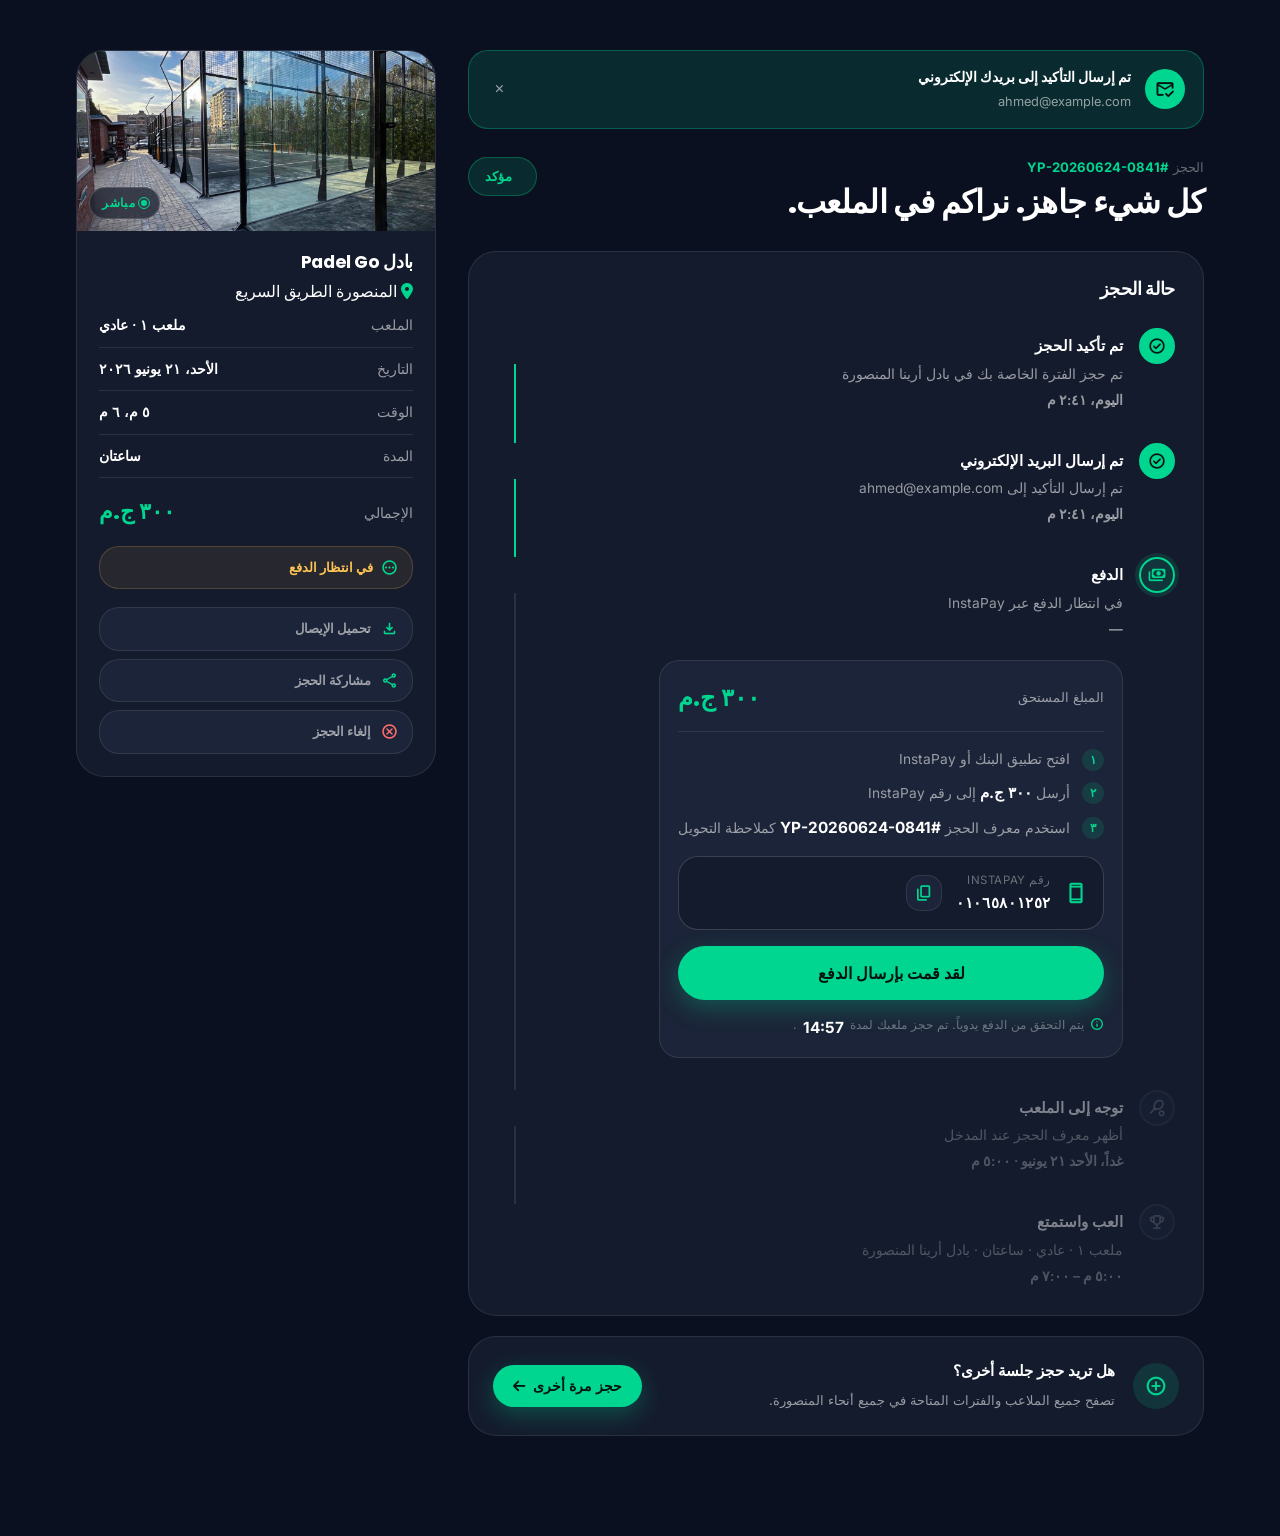
==== commit 59f037cb: "update index and some of pages" ====
--- a/booking-confirmation.html
+++ b/booking-confirmation.html
@@ -1,65 +1,69 @@
-<!DOCTYPE html>
+<!doctype html>
 <html lang="en">
+
 <head>
-<meta charset="UTF-8">
-<meta name="viewport" content="width=device-width, initial-scale=1.0">
-<title>Booking Confirmed — YallPadel</title>
-<link rel="preconnect" href="https://fonts.googleapis.com">
-<link rel="preconnect" href="https://fonts.gstatic.com" crossorigin>
-<link href="https://fonts.googleapis.com/css2?family=Poppins:wght@500;600;700;800&family=Inter:wght@400;500;600;700&display=swap" rel="stylesheet">
-<link rel="stylesheet" href="https://fonts.googleapis.com/css2?family=Material+Symbols+Rounded:opsz,wght,FILL,GRAD@20..48,100..700,0..1,-50..200"/>
-<link href="https://cdn.jsdelivr.net/npm/bootstrap@5.3.3/dist/css/bootstrap.min.css" rel="stylesheet">
+    <meta charset="UTF-8" />
+    <meta name="viewport" content="width=device-width, initial-scale=1.0" />
+    <title>Padel Arena Mansoura — InstaPadel</title>
+    <link rel="icon" type="image/png" href="./assets/imgs/icon3.png" />
+    <link href="https://cdn.jsdelivr.net/npm/bootstrap@5.3.7/dist/css/bootstrap.min.css" rel="stylesheet"
+        integrity="sha384-LN+7fdVzj6u52u30Kp6M/trliBMCMKTyK833zpbD+pXdCLuTusPj697FH4R/5mcr" crossorigin="anonymous">
+    <link rel="preconnect" href="https://fonts.googleapis.com" />
+    <link rel="preconnect" href="https://fonts.gstatic.com" crossorigin />
+    <link
+        href="https://fonts.googleapis.com/css2?family=Poppins:wght@500;600;700;800&family=Inter:wght@400;500;600;700&display=swap"
+        rel="stylesheet" />
+    <link rel="stylesheet"
+        href="https://fonts.googleapis.com/css2?family=Material+Symbols+Rounded:opsz,wght,FILL,GRAD@20..48,100..700,0..1,-50..200" />
+    <link rel="stylesheet" href="https://cdnjs.cloudflare.com/ajax/libs/font-awesome/6.7.2/css/all.min.css" />
+
+    <link rel="stylesheet" href="https://cdnjs.cloudflare.com/ajax/libs/OwlCarousel2/2.3.4/assets/owl.carousel.min.css">
+
+    <link rel="stylesheet"
+        href="https://cdnjs.cloudflare.com/ajax/libs/OwlCarousel2/2.3.4/assets/owl.theme.default.min.css">
+
 <link rel="stylesheet" href="css/style.css">
-<link rel="stylesheet" href="css/booking-confirmation.css">
 </head>
+
+
 <body>
 
 <!-- Navbar -->
-<header class="navbar-ph">
-  <div class="container d-flex align-items-center justify-content-between">
-    <a href="index.html" class="brand"><span class="dot"></span> YallPadel</a>
-    <div class="navbar-cta">
-      <a href="login.html" class="btn btn-ghost btn-sm">Log In</a>
-      <a href="register.html" class="btn btn-accent btn-sm">Register</a>
-    </div>
-  </div>
-</header>
-
 <main class="confirmation-main">
   <div class="container">
     <div class="confirmation-grid">
 
-      <!-- ===== Left col ===== -->
+      <!-- ===== العمود الأيسر ===== -->
       <div class="confirmation-left">
 
-        <!-- Email notice -->
+        <!-- إشعار البريد الإلكتروني -->
         <div class="email-notice" id="emailNotice">
           <div class="email-icon">
             <span class="material-symbols-rounded">mark_email_read</span>
           </div>
           <div>
-            <b>Confirmation sent to your email</b>
+            <b>تم إرسال التأكيد إلى بريدك الإلكتروني</b>
             <span>ahmed@example.com</span>
           </div>
-          <button class="email-dismiss" id="emailDismiss" aria-label="Dismiss">
+          <button class="email-dismiss" id="emailDismiss" aria-label="إغلاق">
             <span class="material-symbols-rounded">close</span>
           </button>
         </div>
 
-        <!-- Booking ID + status pill -->
+        <!-- معرف الحجز + حالة الحجز -->
         <div class="booking-header">
           <div>
-            <p class="booking-id">Booking <b>#YP-20260624-0841</b></p>
-            <h1>You're all set. See you on the court.</h1>
+            <p class="booking-id">الحجز <b>#YP-20260624-0841</b></p>
+            <h1>كل شيء جاهز. نراكم في الملعب.</h1>
           </div>
           <span class="status-pill confirmed">
-            <span class="pulse-dot"></span> Confirmed
+            <span class="pulse-dot"></span> مؤكد
           </span>
         </div>
 
-        <!-- ===== Tracker ===== -->
+        <!-- ===== متتبع الحالة ===== -->
         <div class="tracker-card">
-          <h3>Booking Status</h3>
+          <h3>حالة الحجز</h3>
 
           <div class="tracker">
 
@@ -68,9 +72,9 @@
                 <span class="material-symbols-rounded">check_circle</span>
               </div>
               <div class="ts-body">
-                <b>Booking Confirmed</b>
-                <span>Your slot is reserved at Padel Arena Mansoura</span>
-                <span class="ts-time">Today, 2:41 PM</span>
+                <b>تم تأكيد الحجز</b>
+                <span>تم حجز الفترة الخاصة بك في بادل أرينا المنصورة</span>
+                <span class="ts-time">اليوم، ٢:٤١ م</span>
               </div>
             </div>
 
@@ -79,9 +83,9 @@
                 <span class="material-symbols-rounded">check_circle</span>
               </div>
               <div class="ts-body">
-                <b>Email Sent</b>
-                <span>Confirmation emailed to ahmed@example.com</span>
-                <span class="ts-time">Today, 2:41 PM</span>
+                <b>تم إرسال البريد الإلكتروني</b>
+                <span>تم إرسال التأكيد إلى ahmed@example.com</span>
+                <span class="ts-time">اليوم، ٢:٤١ م</span>
               </div>
             </div>
 
@@ -90,53 +94,53 @@
                 <span class="material-symbols-rounded">payments</span>
               </div>
               <div class="ts-body">
-                <b>Payment</b>
-                <span id="paymentStatusText">Awaiting payment via InstaPay</span>
+                <b>الدفع</b>
+                <span id="paymentStatusText">في انتظار الدفع عبر InstaPay</span>
                 <span class="ts-time" id="paymentTime">—</span>
 
-                <!-- InstaPay CTA -->
+                <!-- منطقة InstaPay -->
                 <div class="instapay-block" id="instapayBlock">
                   <div class="instapay-amount">
-                    <span>Total due</span>
-                    <b>300 EGP</b>
+                    <span>المبلغ المستحق</span>
+                    <b>٣٠٠ ج.م</b>
                   </div>
                   <div class="instapay-steps">
                     <div class="instapay-step">
-                      <span class="instapay-num">1</span>
-                      <span>Open your banking app or InstaPay</span>
+                      <span class="instapay-num">١</span>
+                      <span>افتح تطبيق البنك أو InstaPay</span>
                     </div>
                     <div class="instapay-step">
-                      <span class="instapay-num">2</span>
-                      <span>Send <b>300 EGP</b> to InstaPay number</span>
+                      <span class="instapay-num">٢</span>
+                      <span>أرسل <b>٣٠٠ ج.م</b> إلى رقم InstaPay</span>
                     </div>
                     <div class="instapay-step">
-                      <span class="instapay-num">3</span>
-                      <span>Use booking ID <b>#YP-20260624-0841</b> as the transfer note</span>
+                      <span class="instapay-num">٣</span>
+                      <span>استخدم معرف الحجز <b>#YP-20260624-0841</b> كملاحظة التحويل</span>
                     </div>
                   </div>
                   <div class="instapay-number-box">
                     <span class="material-symbols-rounded">smartphone</span>
                     <div>
-                      <span class="inp-label">InstaPay Number</span>
-                      <b class="inp-num" id="instapayNum">01065801252</b>
-                    </div>
-                    <button class="btn-copy" id="copyBtn" aria-label="Copy number">
+                      <span class="inp-label">رقم InstaPay</span>
+                      <b class="inp-num" id="instapayNum">٠١٠٦٥٨٠١٢٥٢</b>
+                    </div>
+                    <button class="btn-copy" id="copyBtn" aria-label="نسخ الرقم">
                       <span class="material-symbols-rounded">content_copy</span>
                     </button>
                   </div>
                   <button class="btn btn-accent btn-block" id="markPaidBtn">
-                    I've sent the payment
+                    لقد قمت بإرسال الدفع
                   </button>
                   <p class="instapay-note">
                     <span class="material-symbols-rounded">info</span>
-                    Payment is verified manually. Your court is reserved for <b id="holdTimer">15:00</b>.
+                    يتم التحقق من الدفع يدوياً. تم حجز ملعبك لمدة <b id="holdTimer">١٥:٠٠</b>.
                   </p>
                 </div>
 
-                <!-- Paid state (hidden by default) -->
+                <!-- حالة الدفع (مخفية افتراضياً) -->
                 <div class="paid-badge d-none" id="paidBadge">
                   <span class="material-symbols-rounded">verified</span>
-                  Payment submitted — under review
+                  تم إرسال الدفع — قيد المراجعة
                 </div>
               </div>
             </div>
@@ -146,9 +150,9 @@
                 <span class="material-symbols-rounded">sports_tennis</span>
               </div>
               <div class="ts-body">
-                <b>Head to the Court</b>
-                <span>Show your booking ID at the entrance</span>
-                <span class="ts-time">Tomorrow, Sun 21 Jun · 5:00 PM</span>
+                <b>توجه إلى الملعب</b>
+                <span>أظهر معرف الحجز عند المدخل</span>
+                <span class="ts-time">غداً، الأحد ٢١ يونيو · ٥:٠٠ م</span>
               </div>
             </div>
 
@@ -157,77 +161,78 @@
                 <span class="material-symbols-rounded">trophy</span>
               </div>
               <div class="ts-body">
-                <b>Play & Enjoy</b>
-                <span>Court 1 · Regular · 2 hours · Padel Arena Mansoura</span>
-                <span class="ts-time">5:00 PM – 7:00 PM</span>
-              </div>
-            </div>
-
-          </div>
-        </div>
-
-        <!-- Book again CTA -->
+                <b>العب واستمتع</b>
+                <span>ملعب ١ · عادي · ساعتان · بادل أرينا المنصورة</span>
+                <span class="ts-time">٥:٠٠ م – ٧:٠٠ م</span>
+              </div>
+            </div>
+
+          </div>
+        </div>
+
+        <!-- حجز مرة أخرى -->
         <div class="book-again-card">
           <div class="bag-icon">
             <span class="material-symbols-rounded">add_circle</span>
           </div>
           <div class="bag-text">
-            <b>Want to book another session?</b>
-            <span>Browse all available courts and slots across Mansoura.</span>
+            <b>هل تريد حجز جلسة أخرى؟</b>
+            <span>تصفح جميع الملاعب والفترات المتاحة في جميع أنحاء المنصورة.</span>
           </div>
           <a href="courts.html" class="btn btn-accent btn-sm">
-            Book Again <span class="material-symbols-rounded">arrow_forward</span>
+            حجز مرة أخرى <i class="fa-solid fa-arrow-left"></i>
           </a>
         </div>
 
       </div>
 
-      <!-- ===== Right col — booking summary ===== -->
+      <!-- ===== العمود الأيمن — ملخص الحجز ===== -->
       <div class="confirmation-right">
         <div class="summary-sticky">
 
           <div class="summary-venue-img">
-            <img src="./assets/imgs/img1.jpg" alt="Padel Arena Mansoura">
+            <img src="./assets/imgs/padelgo/Image4.jpeg" alt="بادل Go المنصورة">
             <div class="svi-overlay">
               <span class="court-badge-live" style="position:static;display:inline-flex;">
-                <span class="pulse-dot"></span> Live
+                <span class="pulse-dot"></span> مباشر
               </span>
             </div>
           </div>
 
           <div class="summary-body">
-            <h3 class="summary-venue-name">Padel Arena Mansoura</h3>
-            <span class="summary-loc">
-              <span class="material-symbols-rounded">location_on</span>
-              El Mashaya, Mansoura
-            </span>
+            <h3 class="summary-venue-name">بادل  Padel Go</h3>
+            <a href="https://www.google.com/maps/dir//padel+go%D8%8C+%D8%A7%D9%84%D9%85%D9%86%D8%B5%D9%88%D8%B1%D8%A9+(%D9%82%D8%B3%D9%85+2)%D8%8C+%D8%A7%D9%84%D9%85%D9%86%D8%B5%D9%88%D8%B1%D8%A9%D8%8C+%D9%85%D8%AD%D8%A7%D9%81%D8%B8%D8%A9+%D8%A7%D9%84%D8%AF%D9%82%D9%87%D9%84%D9%8A%D8%A9+7662001%E2%80%AD/@31.0522674,31.408128,13z/data=!4m8!4m7!1m0!1m5!1m1!1s0x14f79d007472c009:0xfd9370e4541b7d34!2m2!1d31.405746!2d31.0408811?entry=ttu&g_ep=EgoyMDI2MDYyNC4wIKXMDSoASAFQAw%3D%3D"
+                    class="court-loc-inline">
+                    <i class="fa-solid fa-location-dot"></i>
+                    المنصورة الطريق السريع
+              </a>
 
             <div class="summary-rows">
-              <div class="summary-row"><span>Court</span><span>Court 1 · Regular</span></div>
-              <div class="summary-row"><span>Date</span><span>Sun, 21 Jun 2026</span></div>
-              <div class="summary-row"><span>Time</span><span>5 PM, 6 PM</span></div>
-              <div class="summary-row"><span>Duration</span><span>2 hours</span></div>
+              <div class="summary-row"><span>الملعب</span><span>ملعب ١ · عادي</span></div>
+              <div class="summary-row"><span>التاريخ</span><span>الأحد، ٢١ يونيو ٢٠٢٦</span></div>
+              <div class="summary-row"><span>الوقت</span><span>٥ م، ٦ م</span></div>
+              <div class="summary-row"><span>المدة</span><span>ساعتان</span></div>
             </div>
 
             <div class="summary-total-row">
-              <span>Total</span>
-              <b>300 EGP</b>
+              <span>الإجمالي</span>
+              <b>٣٠٠ ج.م</b>
             </div>
 
             <div class="payment-status-badge" id="summaryPaymentBadge">
               <span class="material-symbols-rounded">pending</span>
-              <span>Awaiting payment</span>
+              <span>في انتظار الدفع</span>
             </div>
 
             <div class="summary-actions">
               <a href="#" class="summary-action-btn">
-                <span class="material-symbols-rounded">download</span> Download receipt
+                <span class="material-symbols-rounded">download</span> تحميل الإيصال
               </a>
               <a href="#" class="summary-action-btn">
-                <span class="material-symbols-rounded">share</span> Share booking
+                <span class="material-symbols-rounded">share</span> مشاركة الحجز
               </a>
               <a href="#" class="summary-action-btn danger">
-                <span class="material-symbols-rounded">cancel</span> Cancel booking
+                <span class="material-symbols-rounded">cancel</span> إلغاء الحجز
               </a>
             </div>
 
--- a/css/style.css
+++ b/css/style.css
@@ -56,6 +56,7 @@
   line-height: 1.6;
   -webkit-font-smoothing: antialiased;
   overflow-x: hidden;
+  direction: rtl;
 }
 
 h1,
@@ -158,12 +159,18 @@
 }
 
 .section {
-  padding: 120px 0;
+  padding: 50px 0;
   position: relative;
 }
 
 .section-tight {
   padding: 80px 0;
+    background-image: url("../assets/imgs/courts-bg.png");
+  background-size: cover;
+  background-position: center;
+  background-attachment: fixed;
+
+  z-index: -3;
 }
 
 @media (max-width: 991px) {
@@ -267,7 +274,11 @@
     "opsz" 24;
   vertical-align: middle;
   line-height: 1;
-  color: var(--accent)
+  color: var(--accent);
+}
+
+.meta-item i {
+  color: var(--accent);
 }
 
 /* ===================== Navbar ===================== */
@@ -330,12 +341,34 @@
 .nav-links a::after {
   content: "";
   position: absolute;
-  left: 0;
+  right: 0;
   bottom: -2px;
   width: 0;
   height: 2px;
   background: var(--accent);
   transition: width 0.3s var(--ease);
+}
+
+.nav-links a::before {
+  content: "";
+  position: absolute;
+  width: 40px;
+  height: 20px;
+  background-image: url(../assets/imgs/logo.png);
+  background-size: contain;
+  background-position: center;
+  background-repeat: no-repeat;
+  top: 4px;
+  right: 0;
+  transform: rotate(50deg) translateY(-10px);
+  opacity: 0;
+  transition: all 0.4s ease;
+}
+
+.nav-links a:hover::before {
+  opacity: 1;
+  transform: rotate(5deg) translateY(0px);
+  right: -30px;
 }
 
 .nav-links a:hover {
@@ -406,35 +439,34 @@
 /* ===================== Hero ===================== */
 .hero {
   position: relative;
+  padding-top: 120px;
+  padding-bottom: 70px;
+  overflow: hidden;
+  isolation: isolate;
   min-height: 100vh;
-  display: flex;
-  align-items: center;
-  padding-top: 140px;
-  padding-bottom: 170px;
-  overflow: hidden;
-  background:
-    linear-gradient(
-      180deg,
-      rgba(11, 16, 32, 0.55) 0%,
-      rgba(11, 16, 32, 0.78) 55%,
-      var(--bg-primary) 100%
-    ),
-    linear-gradient(120deg, rgba(11, 16, 32, 0.92), rgba(11, 16, 32, 0.55)),
-    url("https://images.unsplash.com/photo-1626224583764-f87db24ac4ea?auto=format&fit=crop&w=2000&q=80")
-      center/cover no-repeat;
 }
 
 .hero::before {
   content: "";
   position: absolute;
   inset: 0;
-  background: radial-gradient(
-    circle at 18% 20%,
-    var(--accent-glow),
-    transparent 40%
+  background-image: url(../assets/imgs/img1.jpg);
+  background-size: cover;
+  background-position: center;
+  background-attachment: fixed;
+  z-index: -3;
+}
+.hero::after {
+  content: "";
+  position: absolute;
+  inset: 0;
+  background: linear-gradient(
+    to bottom,
+    rgba(5, 10, 20, 0.55) 0%,
+    rgba(5, 10, 20, 0.7) 40%,
+    rgba(5, 10, 20, 0.92) 100%
   );
-  opacity: 0.25;
-  pointer-events: none;
+  z-index: -2;
 }
 
 .hero-shape {
@@ -501,6 +533,11 @@
   text-align: center;
   max-width: 880px;
   margin: 0 auto;
+  height: calc(100vh - 125px);
+  display: flex;
+  flex-direction: column;
+  justify-content: center;
+  align-items: center;
 }
 
 .hero-badge {
@@ -515,7 +552,7 @@
   font-size: 0.82rem;
   font-weight: 600;
   color: var(--light-gray);
-  margin-bottom: 26px;
+  margin: 24px 0;
 }
 
 .hero-badge .pulse-img {
@@ -530,7 +567,7 @@
   margin-bottom: 22px;
 }
 
-.hero h1 .accent-underline {
+.accent-underline {
   position: relative;
   color: var(--accent);
   white-space: nowrap;
@@ -543,100 +580,205 @@
   margin: 0 auto 48px;
 }
 
-/* Search card */
+/* ===================== Search Card ===================== */
 .search-card {
   position: relative;
   z-index: 3;
-  background: var(--glass-fill);
-  border: 1px solid var(--border-glass-strong);
-  backdrop-filter: blur(22px) saturate(160%);
-  -webkit-backdrop-filter: blur(22px) saturate(160%);
-  border-radius: var(--r-lg);
-  padding: 14px;
-  box-shadow: var(--shadow-lift);
-  max-width: 1000px;
+  max-width: 860px;
+  width: 100%;
   margin: 0 auto;
+  background: rgba(11, 16, 32, 0.75);
+  border: 1px solid rgba(255, 255, 255, 0.1);
+  backdrop-filter: blur(24px) saturate(160%);
+  -webkit-backdrop-filter: blur(24px) saturate(160%);
+  border-radius: 24px;
+  padding: 10px;
+  box-shadow:
+    0 32px 64px rgba(0, 0, 0, 0.45),
+    0 0 0 1px rgba(0, 214, 143, 0.08) inset;
+}
+
+/* top label */
+.search-card-label {
+  display: flex;
+  align-items: center;
+  gap: 8px;
+  font-size: 0.72rem;
+  font-weight: 700;
+  color: var(--accent);
+  letter-spacing: 0.06em;
+  text-transform: uppercase;
+  padding: 4px 14px 10px;
 }
 
 .search-grid {
   display: flex;
-  justify-content: center;
-  align-items: center;
-  gap: 8px;
   align-items: stretch;
-}
-
+  background: rgba(255, 255, 255, 0.04);
+  border-radius: 18px;
+  border: 1px solid rgba(255, 255, 255, 0.07);
+  overflow: hidden;
+  gap: 0;
+}
+
+/* Divider between fields */
+.search-divider {
+  width: 1px;
+  background: rgba(255, 255, 255, 0.07);
+  flex-shrink: 0;
+  margin: 10px 0;
+}
+
+/* Field */
 .search-field {
-  width: 100%;
-  background: var(--bg-secondary);
-  border: 1px solid var(--border-glass);
-  border-radius: var(--r-md);
-  padding: 12px 18px;
-  text-align: left;
-  transition:
-    border-color 0.3s var(--ease),
-    background 0.3s var(--ease);
-}
-
-.search-field:hover,
+  flex: 1;
+  padding: 14px 18px;
+  display: flex;
+  flex-direction: column;
+  gap: 7px;
+  transition: background 0.3s ease;
+  min-width: 0;
+}
+.search-field:hover {
+  background: rgba(255, 255, 255, 0.04);
+}
 .search-field:focus-within {
-  border-color: var(--accent);
-  background: var(--bg-elevated);
+  background: rgba(0, 214, 143, 0.05);
 }
 
 .search-field label {
   display: flex;
   align-items: center;
   gap: 6px;
-  font-size: 0.72rem;
-  font-weight: 600;
-  letter-spacing: 0.07em;
+  font-size: 0.68rem;
+  font-weight: 700;
   text-transform: uppercase;
+  letter-spacing: 0.08em;
   color: var(--text-faint);
-  margin-bottom: 4px;
-}
-
+  white-space: nowrap;
+}
 .search-field label .material-symbols-rounded {
-  font-size: 16px;
-  color: var(--accent);
-}
-
-.search-field select,
-.search-field input {
+  font-size: 14px;
+  color: var(--accent);
+}
+
+/* Input / Select */
+.search-field input,
+.search-field select {
   background: transparent;
   border: 0;
+  outline: 0;
   color: var(--white);
   font-family: var(--font-body);
+  font-size: 0.95rem;
   font-weight: 600;
-  font-size: 0.96rem;
   width: 100%;
   padding: 0;
-}
-
-.search-field select:focus,
-.search-field input:focus {
-  outline: none;
-}
-
+  cursor: pointer;
+}
+.search-field input[type="date"]::-webkit-calendar-picker-indicator {
+  filter: invert(0.5);
+  cursor: pointer;
+}
 .search-field select option {
-  background: var(--bg-secondary);
-  color: var(--white);
-}
-
+  background: #121826;
+  color: #fff;
+}
+
+/* Select wrapper */
+.select-wrapper {
+  position: relative;
+}
+.select-wrapper select {
+  appearance: none;
+  padding-right: 22px;
+}
+.select-arrow {
+  position: absolute;
+  right: 0;
+  top: 50%;
+  transform: translateY(-50%);
+  font-size: 18px;
+  color: var(--accent);
+  pointer-events: none;
+  transition: transform 0.3s ease;
+}
+.select-wrapper:focus-within .select-arrow {
+  transform: translateY(-50%) rotate(180deg);
+}
+
+/* Submit button */
 .search-submit {
-  width: 100%;
-  border-radius: var(--r-md);
-  font-size: 1rem;
-  padding: 0 28px;
-}
-
-@media (max-width: 860px) {
+  display: flex;
+  flex-direction: column;
+  align-items: center;
+  justify-content: center;
+  gap: 6px;
+  flex-shrink: 0;
+  width: 110px;
+  background: var(--accent);
+  border-radius: 14px;
+  margin: 6px;
+  text-decoration: none;
+  transition: all 0.35s ease;
+  position: relative;
+  overflow: hidden;
+}
+.search-submit::before {
+  content: "";
+  position: absolute;
+  inset: 0;
+  background: linear-gradient(135deg, rgba(255, 255, 255, 0.15), transparent);
+  opacity: 0;
+  transition: 0.35s;
+}
+.search-submit:hover {
+  transform: scale(1.03);
+  box-shadow: 0 10px 28px rgba(0, 214, 143, 0.35);
+  color: #04140e;
+}
+.search-submit:hover::before {
+  opacity: 1;
+}
+.search-submit:active {
+  transform: scale(0.97);
+}
+
+.submit-icon {
+  font-size: 24px;
+  color: #04140e;
+  font-variation-settings: "FILL" 1;
+}
+.submit-text {
+  font-size: 0.78rem;
+  font-weight: 800;
+  color: #04140e;
+  white-space: nowrap;
+}
+
+/* ===================== Responsive ===================== */
+@media (max-width: 768px) {
   .search-grid {
-    flex-wrap: wrap;
-  }
-
+    flex-direction: column;
+    border-radius: 16px;
+  }
+  .search-divider {
+    width: auto;
+    height: 1px;
+    margin: 0 14px;
+  }
   .search-submit {
-    padding: 5px;
+    flex-direction: row;
+    width: auto;
+    margin: 8px;
+    padding: 16px;
+    border-radius: 12px;
+  }
+  .submit-icon {
+    font-size: 20px;
+  }
+  .submit-text {
+    font-size: 0.9rem;
   }
 }
 
@@ -648,31 +790,187 @@
   flex-wrap: wrap;
 }
 
+.hero-meta {
+  display: flex;
+  flex-wrap: wrap;
+  gap: 24px;
+  margin-top: 32px;
+}
+
 .hero-meta .meta-item {
   display: flex;
   align-items: center;
-  gap: 8px;
-  font-size: 0.86rem;
-  color: var(--text-muted);
-  font-weight: 500;
-}
-
-.hero-meta .meta-item .material-symbols-rounded {
-  color: var(--accent);
-  font-size: 18px;
+  justify-content: center;
+  gap: 10px;
+
+  padding: 5px 0;
+
+  background: transparent;
+  border: 1px solid rgba(255, 255, 255, 0.08);
+
+  backdrop-filter: blur(12px);
+
+  border-radius: 10px;
+  width: 140px;
+
+  color: var(--white);
+  font-size: 0.9rem;
+  font-weight: 600;
+
+  transition: 0.35s ease;
+}
+.section-head .hero-meta {
+  justify-content: flex-start;
+}
+
+.hero-meta .meta-item:hover {
+  transform: translateY(-4px);
+  border-color: rgba(0, 221, 145, 0.3);
+
+  box-shadow: 0 10px 30px rgba(0, 221, 145, 0.15);
+}
+
+.hero-meta .meta-item i {
+  width: 34px;
+  height: 34px;
+
+  display: flex;
+  align-items: center;
+  justify-content: center;
+
+  border-radius: 50%;
+
+  background: rgba(0, 221, 145, 0.12);
+
+  color: var(--accent);
+
+  font-size: 16px;
+
+  transition: 0.35s ease;
+}
+
+.hero-meta .meta-item:hover i {
+  transform: scale(1.1) rotate(8deg);
+
+  background: rgba(0, 221, 145, 0.2);
 }
 
 /* ===================== Section heading row ===================== */
 .section-head {
-  display: flex;
-  justify-content: space-between;
-  align-items: flex-end;
-  gap: 24px;
-  margin-bottom: 54px;
-  flex-wrap: wrap;
+  position: relative;
+  z-index: 2;
+}
+
+/* .section-head::before{
+  content:"";
+  position:absolute;
+
+  width:300px;
+  height:300px;
+
+  right:150px;
+  top:-100px;
+
+  background:
+  radial-gradient(
+    circle,
+    rgba(0,221,145,.25) 0%,
+    transparent 70%
+  );
+
+  filter: blur(80px);
+
+  z-index:-1;
+} */
+
+.courts-section {
+  position: relative;
+  padding-top: 100px;
+  overflow: hidden;
+  isolation: isolate;
+}
+.courts-section::before {
+  content: "";
+  position: absolute;
+  inset: 0;
+  background-image: url("../assets/imgs/courts-bg.png");
+  background-size: cover;
+  background-position: center;
+  background-attachment: fixed;
+
+  z-index: -3;
+}
+
+.courts-section::after {
+  content: "";
+  position: absolute;
+  inset: 0;
+
+  background: linear-gradient(
+    to bottom,
+    rgba(5, 10, 20, 0.55) 0%,
+    /* فوق - أخف علشان الصورة تظهر */ rgba(5, 10, 20, 0.7) 40%,
+    rgba(5, 10, 20, 0.88) 75%,
+    /* تحت - أتقل علشان الكروت تنقرأ */ rgba(5, 10, 20, 0.95) 100%
+  );
+
+  z-index: -2;
+}
+.courts-overlay {
+  position: absolute;
+  inset: 0;
+  pointer-events: none;
+  z-index: -1;
+}
+
+.courts-overlay::before {
+  content: "";
+  position: absolute;
+
+  width: 500px;
+  height: 500px;
+
+  left: -200px;
+  bottom: -100px;
+
+  border-radius: 50%;
+
+  background: radial-gradient(
+    circle,
+    rgba(0, 221, 145, 0.22) 0%,
+    rgba(0, 221, 145, 0.08) 40%,
+    transparent 75%
+  );
+
+  filter: blur(60px);
+}
+
+.courts-overlay::after {
+  content: "";
+  position: absolute;
+
+  width: 400px;
+  height: 400px;
+
+  right: -150px;
+  top: 0;
+
+  border-radius: 50%;
+
+  background: radial-gradient(
+    circle,
+    rgba(0, 221, 145, 0.18) 0%,
+    transparent 70%
+  );
+
+  filter: blur(80px);
 }
 
 /* ===================== Court Cards ===================== */
+.courts-grid {
+  /* transform: translateY(250px); */
+  margin-top: 60px;
+}
 .court-card {
   background: var(--bg-secondary);
   border: 1px solid var(--border-glass);
@@ -889,6 +1187,10 @@
   gap: 10px;
 }
 
+
+.court-loc-inline i,.fa-calendar-days,.fa-location-dot{
+  color: var(--accent);
+}
 /* ===================== Why choose ===================== */
 .feature-card {
   background: var(--bg-secondary);
@@ -1557,7 +1859,7 @@
 /* Booking summary sticky */
 .booking-summary {
   position: sticky;
-  top: 110px;
+  /* top: 110px; */
   background: var(--bg-secondary);
   border: 1px solid var(--border-glass);
   border-radius: var(--r-lg);
@@ -1613,9 +1915,12 @@
 =================================================================== */
 .listing-hero {
   padding: 150px 0 50px;
-  background:
-    radial-gradient(circle at 12% 0%, var(--accent-glow), transparent 45%),
-    var(--bg-secondary);
+    background-image: url("../assets/imgs/courts-bg.png");
+  background-size: cover;
+  background-position: center;
+  background-attachment: fixed;
+
+  z-index: -3;
   border-bottom: 1px solid var(--border-glass);
 }
 
@@ -1891,6 +2196,46 @@
 }
 
 /* ===================== News & Tournaments ===================== */
+
+.news-section {
+  position: relative;
+  padding-top: 100px;
+  overflow: hidden;
+  isolation: isolate;
+}
+.news-section::before {
+  content: "";
+  position: absolute;
+  inset: 0;
+  background-image: url("../assets/imgs/courts-bg.png");
+  background-size: cover;
+  background-position: center;
+  background-attachment: fixed;
+
+  z-index: -3;
+}
+
+.news-section::after {
+  content: "";
+  position: absolute;
+  inset: 0;
+
+  background: linear-gradient(
+    to bottom,
+    rgba(5, 10, 20, 0.55) 0%,
+    /* فوق - أخف علشان الصورة تظهر */ rgba(5, 10, 20, 0.7) 40%,
+    rgba(5, 10, 20, 0.88) 75%,
+    /* تحت - أتقل علشان الكروت تنقرأ */ rgba(5, 10, 20, 0.95) 100%
+  );
+
+  z-index: -2;
+}
+.news-section .courts-overlay::before {
+  top: -200px;
+}
+.news-section .courts-overlay::after {
+  top: 65%;
+}
 .news-featured {
   position: relative;
   display: block;
@@ -1904,14 +2249,14 @@
 .news-featured .more-details {
   position: absolute;
   top: 20px;
-  left: -10px;
+  right: -10px;
 
   width: fit-content;
   background: #638145;
   color: #fff;
   padding: 10px 25px;
 
-  border-radius: 0 30px 30px 0;
+  border-radius: 30px 0 0 30px;
   font-size: 14px;
   font-weight: 600;
 
@@ -2082,7 +2427,7 @@
 }
 
 .more-details::after {
-  content: "→";
+  content: "";
   transition: transform 0.3s var(--ease);
 }
 
@@ -2367,10 +2712,6 @@
   border-color: var(--accent);
 }
 
-.owner-modal-body {
-  text-align: left;
-}
-
 .owner-modal-icon {
   width: 54px;
   height: 54px;
@@ -2416,270 +2757,587 @@
   }
 }
 
+.icon-location {
+  width: 24px;
+  height: 24px;
+}
 
 /* ===================================================================
    Booking Confirmation Page
 =================================================================== */
-body{ padding-top:80px; background:var(--bg-primary); }
-
-.confirmation-main{ padding:50px 0 100px; }
-
-.confirmation-grid{
-  display:grid;
-  grid-template-columns:1fr 360px;
-  gap:32px;
-  align-items:flex-start;
+
+.confirmation-main {
+  padding: 50px 0 100px;
+}
+
+.confirmation-grid {
+  display: grid;
+  grid-template-columns: 1fr 360px;
+  gap: 32px;
+  align-items: flex-start;
 }
 
 /* ---- Email notice ---- */
-.email-notice{
-  display:flex; align-items:center; gap:14px;
-  background:var(--accent-soft); border:1px solid rgba(0,214,143,.3);
-  border-radius:var(--r-md); padding:14px 18px; margin-bottom:28px;
-  animation:slideDown .5s var(--ease);
-}
-@keyframes slideDown{
-  from{ opacity:0; transform:translateY(-12px); }
-  to  { opacity:1; transform:translateY(0); }
-}
-.email-icon{
-  width:40px; height:40px; border-radius:50%; flex-shrink:0;
-  background:var(--accent); display:flex; align-items:center; justify-content:center;
-}
-.email-icon .material-symbols-rounded{ font-size:20px; color:#04140E; }
-.email-notice b{ display:block; font-size:.9rem; color:var(--white); }
-.email-notice span{ font-size:.8rem; color:var(--text-muted); }
-.email-dismiss{
-  margin-left:auto; color:var(--text-faint); background:none; border:none;
-  display:flex; cursor:pointer; flex-shrink:0;
-  transition:color .3s var(--ease);
-}
-.email-dismiss:hover{ color:var(--white); }
+.email-notice {
+  display: flex;
+  align-items: center;
+  gap: 14px;
+  background: var(--accent-soft);
+  border: 1px solid rgba(0, 214, 143, 0.3);
+  border-radius: var(--r-md);
+  padding: 14px 18px;
+  margin-bottom: 28px;
+  animation: slideDown 0.5s var(--ease);
+}
+@keyframes slideDown {
+  from {
+    opacity: 0;
+    transform: translateY(-12px);
+  }
+  to {
+    opacity: 1;
+    transform: translateY(0);
+  }
+}
+.email-icon {
+  width: 40px;
+  height: 40px;
+  border-radius: 50%;
+  flex-shrink: 0;
+  background: var(--accent);
+  display: flex;
+  align-items: center;
+  justify-content: center;
+}
+.email-icon .material-symbols-rounded {
+  font-size: 20px;
+  color: #04140e;
+}
+.email-notice b {
+  display: block;
+  font-size: 0.9rem;
+  color: var(--white);
+}
+.email-notice span {
+  font-size: 0.8rem;
+  color: var(--text-muted);
+}
+.email-dismiss {
+  margin-right: auto;
+  color: var(--text-faint);
+  background: none;
+  border: none;
+  display: flex;
+  cursor: pointer;
+  flex-shrink: 0;
+  transition: color 0.3s var(--ease);
+}
+.email-dismiss:hover {
+  color: var(--white);
+}
 
 /* ---- Booking header ---- */
-.booking-header{
-  display:flex; justify-content:space-between; align-items:flex-start;
-  flex-wrap:wrap; gap:14px; margin-bottom:32px;
-}
-.booking-id{ font-size:.82rem; color:var(--text-faint); margin-bottom:6px; }
-.booking-id b{ color:var(--accent); }
-.booking-header h1{ font-size:clamp(1.4rem, 2.6vw, 2rem); color:var(--white); max-width:560px; }
-
-.status-pill{
-  display:inline-flex; align-items:center; gap:8px;
-  padding:8px 16px; border-radius:var(--r-pill);
-  font-size:.82rem; font-weight:700; flex-shrink:0;
-}
-.status-pill.confirmed{
-  background:var(--accent-soft); color:var(--accent);
-  border:1px solid rgba(0,214,143,.3);
-}
-.status-pill.paid{
-  background:rgba(100,220,130,.12); color:#64dc82;
-  border:1px solid rgba(100,220,130,.3);
+.booking-header {
+  display: flex;
+  justify-content: space-between;
+  align-items: flex-start;
+  flex-wrap: wrap;
+  gap: 14px;
+  margin-bottom: 32px;
+}
+.booking-id {
+  font-size: 0.82rem;
+  color: var(--text-faint);
+  margin-bottom: 6px;
+}
+.booking-id b {
+  color: var(--accent);
+}
+.booking-header h1 {
+  font-size: clamp(1.4rem, 2.6vw, 2rem);
+  color: var(--white);
+  max-width: 560px;
+}
+
+.status-pill {
+  display: inline-flex;
+  align-items: center;
+  gap: 8px;
+  padding: 8px 16px;
+  border-radius: var(--r-pill);
+  font-size: 0.82rem;
+  font-weight: 700;
+  flex-shrink: 0;
+}
+.status-pill.confirmed {
+  background: var(--accent-soft);
+  color: var(--accent);
+  border: 1px solid rgba(0, 214, 143, 0.3);
+}
+.status-pill.paid {
+  background: rgba(100, 220, 130, 0.12);
+  color: #64dc82;
+  border: 1px solid rgba(100, 220, 130, 0.3);
 }
 
 /* ---- Tracker card ---- */
-.tracker-card{
-  background:var(--bg-secondary); border:1px solid var(--border-glass);
-  border-radius:var(--r-lg); padding:28px; margin-bottom:20px;
-}
-.tracker-card h3{ font-size:1.1rem; color:var(--white); margin-bottom:28px; }
-
-.tracker{ display:flex; flex-direction:column; gap:0; }
-
-.tracker-step{
-  display:flex; gap:16px; position:relative; padding-bottom:32px;
-}
-.tracker-step:last-child{ padding-bottom:0; }
+.tracker-card {
+  background: var(--bg-secondary);
+  border: 1px solid var(--border-glass);
+  border-radius: var(--r-lg);
+  padding: 28px;
+  margin-bottom: 20px;
+}
+.tracker-card h3 {
+  font-size: 1.1rem;
+  color: var(--white);
+  margin-bottom: 28px;
+}
+
+.tracker {
+  display: flex;
+  flex-direction: column;
+  gap: 0;
+}
+
+.tracker-step {
+  display: flex;
+  gap: 16px;
+  position: relative;
+  padding-bottom: 32px;
+}
+.tracker-step:last-child {
+  padding-bottom: 0;
+}
 
 /* Vertical line */
-.tracker-step:not(:last-child)::before{
-  content:'';
-  position:absolute; left:17px; top:36px;
-  width:2px; bottom:0;
-  background:var(--border-glass);
-  transition:background .4s var(--ease);
-}
-.tracker-step.is-done:not(:last-child)::before{ background:var(--accent); }
+.tracker-step:not(:last-child)::before {
+  content: "";
+  position: absolute;
+  left: 17px;
+  top: 36px;
+  width: 2px;
+  bottom: 0;
+  background: var(--border-glass);
+  transition: background 0.4s var(--ease);
+}
+.tracker-step.is-done:not(:last-child)::before {
+  background: var(--accent);
+}
 
 /* Icon */
-.ts-icon{
-  width:36px; height:36px; border-radius:50%; flex-shrink:0;
-  display:flex; align-items:center; justify-content:center;
-  border:2px solid var(--border-glass);
-  background:var(--bg-elevated);
-  transition:all .4s var(--ease);
-  position:relative; z-index:1;
-}
-.ts-icon .material-symbols-rounded{ font-size:18px; color:var(--text-faint); transition:color .4s var(--ease); }
-
-.tracker-step.is-done .ts-icon{
-  background:var(--accent); border-color:var(--accent);
-}
-.tracker-step.is-done .ts-icon .material-symbols-rounded{ color:#04140E; }
-
-.tracker-step.is-pending .ts-icon{
-  background:var(--accent-soft); border-color:var(--accent);
-  box-shadow:0 0 0 4px var(--accent-soft);
-  animation:pendingPulse 2s ease-in-out infinite;
-}
-.tracker-step.is-pending .ts-icon .material-symbols-rounded{ color:var(--accent); }
-@keyframes pendingPulse{
-  0%,100%{ box-shadow:0 0 0 4px var(--accent-soft); }
-  50%     { box-shadow:0 0 0 8px rgba(0,214,143,.08); }
-}
-
-.tracker-step.is-upcoming .ts-icon{ opacity:.4; }
+.ts-icon {
+  width: 36px;
+  height: 36px;
+  border-radius: 50%;
+  flex-shrink: 0;
+  display: flex;
+  align-items: center;
+  justify-content: center;
+  border: 2px solid var(--border-glass);
+  background: var(--bg-elevated);
+  transition: all 0.4s var(--ease);
+  position: relative;
+  z-index: 1;
+}
+.ts-icon .material-symbols-rounded {
+  font-size: 18px;
+  color: var(--text-faint);
+  transition: color 0.4s var(--ease);
+}
+
+.tracker-step.is-done .ts-icon {
+  background: var(--accent);
+  border-color: var(--accent);
+}
+.tracker-step.is-done .ts-icon .material-symbols-rounded {
+  color: #04140e;
+}
+
+.tracker-step.is-pending .ts-icon {
+  background: var(--accent-soft);
+  border-color: var(--accent);
+  box-shadow: 0 0 0 4px var(--accent-soft);
+  animation: pendingPulse 2s ease-in-out infinite;
+}
+.tracker-step.is-pending .ts-icon .material-symbols-rounded {
+  color: var(--accent);
+}
+@keyframes pendingPulse {
+  0%,
+  100% {
+    box-shadow: 0 0 0 4px var(--accent-soft);
+  }
+  50% {
+    box-shadow: 0 0 0 8px rgba(0, 214, 143, 0.08);
+  }
+}
+
+.tracker-step.is-upcoming .ts-icon {
+  opacity: 0.4;
+}
 
 /* Body */
-.ts-body{ display:flex; flex-direction:column; gap:4px; padding-top:6px; }
-.ts-body b{ font-size:.96rem; color:var(--white); }
-.ts-body > span{ font-size:.86rem; color:var(--text-muted); }
-.ts-time{ font-size:.78rem; color:var(--text-faint); font-weight:600; }
+.ts-body {
+  display: flex;
+  flex-direction: column;
+  gap: 4px;
+  padding-top: 6px;
+}
+.ts-body b {
+  font-size: 0.96rem;
+  color: var(--white);
+}
+.ts-body > span {
+  font-size: 0.86rem;
+  color: var(--text-muted);
+}
+.ts-time {
+  font-size: 0.78rem;
+  color: var(--text-faint);
+  font-weight: 600;
+}
 
 .tracker-step.is-upcoming .ts-body b,
-.tracker-step.is-upcoming .ts-body span{ opacity:.45; }
+.tracker-step.is-upcoming .ts-body span {
+  opacity: 0.45;
+}
 
 /* ---- InstaPay block ---- */
-.instapay-block{
-  margin-top:16px;
-  background:var(--bg-elevated); border:1px solid var(--border-glass);
-  border-radius:var(--r-md); padding:18px;
-  display:flex; flex-direction:column; gap:16px;
-}
-.instapay-amount{
-  display:flex; justify-content:space-between; align-items:center;
-  padding-bottom:14px; border-bottom:1px solid var(--border-glass);
-}
-.instapay-amount span{ font-size:.84rem; color:var(--text-muted); }
-.instapay-amount b{ font-family:var(--font-display); font-size:1.5rem; color:var(--accent); }
-
-.instapay-steps{ display:flex; flex-direction:column; gap:10px; }
-.instapay-step{
-  display:flex; align-items:flex-start; gap:12px; font-size:.86rem; color:var(--text-muted);
-}
-.instapay-num{
-  width:22px; height:22px; border-radius:50%; flex-shrink:0;
-  background:var(--accent-soft); color:var(--accent);
-  display:flex; align-items:center; justify-content:center;
-  font-size:.72rem; font-weight:800; margin-top:1px;
-}
-.instapay-step b{ color:var(--white); }
-
-.instapay-number-box{
-  display:flex; align-items:center; gap:14px;
-  background:var(--bg-secondary); border:1px solid var(--border-glass-strong);
-  border-radius:var(--r-md); padding:14px 16px;
-}
-.instapay-number-box .material-symbols-rounded{ color:var(--accent); font-size:22px; flex-shrink:0; }
-.inp-label{ display:block; font-size:.72rem; color:var(--text-faint); text-transform:uppercase; letter-spacing:.05em; }
-.inp-num{ font-family:var(--font-display); font-size:1.2rem; color:var(--white); letter-spacing:.04em; }
-.btn-copy{
-  margin-left:auto; width:36px; height:36px; border-radius:var(--r-sm);
-  background:var(--bg-elevated); border:1px solid var(--border-glass);
-  display:flex; align-items:center; justify-content:center;
-  color:var(--text-muted); cursor:pointer; flex-shrink:0;
-  transition:all .3s var(--ease);
-}
-.btn-copy:hover{ background:var(--accent); border-color:var(--accent); color:#04140E; }
-.btn-copy .material-symbols-rounded{ font-size:18px; }
-
-.instapay-note{
-  display:flex; align-items:flex-start; gap:6px;
-  font-size:.78rem; color:var(--text-faint); margin:0; line-height:1.5;
-}
-.instapay-note .material-symbols-rounded{ font-size:14px; color:var(--accent); flex-shrink:0; margin-top:1px; }
-.instapay-note b{ color:var(--white); }
-
-.paid-badge{
-  display:inline-flex; align-items:center; gap:8px;
-  background:rgba(100,220,130,.12); border:1px solid rgba(100,220,130,.25);
-  color:#64dc82; border-radius:var(--r-pill);
-  padding:8px 14px; font-size:.84rem; font-weight:700; margin-top:10px;
-}
-.paid-badge .material-symbols-rounded{ font-size:17px; }
+.instapay-block {
+  margin-top: 16px;
+  background: var(--bg-elevated);
+  border: 1px solid var(--border-glass);
+  border-radius: var(--r-md);
+  padding: 18px;
+  display: flex;
+  flex-direction: column;
+  gap: 16px;
+}
+.instapay-amount {
+  display: flex;
+  justify-content: space-between;
+  align-items: center;
+  padding-bottom: 14px;
+  border-bottom: 1px solid var(--border-glass);
+}
+.instapay-amount span {
+  font-size: 0.84rem;
+  color: var(--text-muted);
+}
+.instapay-amount b {
+  font-family: var(--font-display);
+  font-size: 1.5rem;
+  color: var(--accent);
+}
+
+.instapay-steps {
+  display: flex;
+  flex-direction: column;
+  gap: 10px;
+}
+.instapay-step {
+  display: flex;
+  align-items: flex-start;
+  gap: 12px;
+  font-size: 0.86rem;
+  color: var(--text-muted);
+}
+.instapay-num {
+  width: 22px;
+  height: 22px;
+  border-radius: 50%;
+  flex-shrink: 0;
+  background: var(--accent-soft);
+  color: var(--accent);
+  display: flex;
+  align-items: center;
+  justify-content: center;
+  font-size: 0.72rem;
+  font-weight: 800;
+  margin-top: 1px;
+}
+.instapay-step b {
+  color: var(--white);
+}
+
+.instapay-number-box {
+  display: flex;
+  align-items: center;
+  gap: 14px;
+  background: var(--bg-secondary);
+  border: 1px solid var(--border-glass-strong);
+  border-radius: var(--r-md);
+  padding: 14px 16px;
+}
+.instapay-number-box .material-symbols-rounded {
+  color: var(--accent);
+  font-size: 22px;
+  flex-shrink: 0;
+}
+.inp-label {
+  display: block;
+  font-size: 0.72rem;
+  color: var(--text-faint);
+  text-transform: uppercase;
+  letter-spacing: 0.05em;
+}
+.inp-num {
+  font-family: var(--font-display);
+  font-size: 1.2rem;
+  color: var(--white);
+  letter-spacing: 0.04em;
+}
+.btn-copy {
+  margin-left: auto;
+  width: 36px;
+  height: 36px;
+  border-radius: var(--r-sm);
+  background: var(--bg-elevated);
+  border: 1px solid var(--border-glass);
+  display: flex;
+  align-items: center;
+  justify-content: center;
+  color: var(--text-muted);
+  cursor: pointer;
+  flex-shrink: 0;
+  transition: all 0.3s var(--ease);
+}
+.btn-copy:hover {
+  background: var(--accent);
+  border-color: var(--accent);
+  color: #04140e;
+}
+.btn-copy .material-symbols-rounded {
+  font-size: 18px;
+}
+
+.instapay-note {
+  display: flex;
+  align-items: flex-start;
+  gap: 6px;
+  font-size: 0.78rem;
+  color: var(--text-faint);
+  margin: 0;
+  line-height: 1.5;
+}
+.instapay-note .material-symbols-rounded {
+  font-size: 14px;
+  color: var(--accent);
+  flex-shrink: 0;
+  margin-top: 1px;
+}
+.instapay-note b {
+  color: var(--white);
+}
+
+.paid-badge {
+  display: inline-flex;
+  align-items: center;
+  gap: 8px;
+  background: rgba(100, 220, 130, 0.12);
+  border: 1px solid rgba(100, 220, 130, 0.25);
+  color: #64dc82;
+  border-radius: var(--r-pill);
+  padding: 8px 14px;
+  font-size: 0.84rem;
+  font-weight: 700;
+  margin-top: 10px;
+}
+.paid-badge .material-symbols-rounded {
+  font-size: 17px;
+}
 
 /* ---- Book again ---- */
-.book-again-card{
-  display:flex; align-items:center; gap:18px; flex-wrap:wrap;
-  background:var(--bg-secondary); border:1px solid var(--border-glass);
-  border-radius:var(--r-lg); padding:22px 24px;
-}
-.bag-icon{
-  width:46px; height:46px; border-radius:50%; flex-shrink:0;
-  background:var(--accent-soft); display:flex; align-items:center; justify-content:center;
-}
-.bag-icon .material-symbols-rounded{ font-size:22px; color:var(--accent); }
-.bag-text{ flex:1; }
-.bag-text b{ display:block; font-size:.96rem; color:var(--white); margin-bottom:4px; }
-.bag-text span{ font-size:.84rem; color:var(--text-muted); }
+.book-again-card {
+  display: flex;
+  align-items: center;
+  gap: 18px;
+  flex-wrap: wrap;
+  background: var(--bg-secondary);
+  border: 1px solid var(--border-glass);
+  border-radius: var(--r-lg);
+  padding: 22px 24px;
+}
+.bag-icon {
+  width: 46px;
+  height: 46px;
+  border-radius: 50%;
+  flex-shrink: 0;
+  background: var(--accent-soft);
+  display: flex;
+  align-items: center;
+  justify-content: center;
+}
+.bag-icon .material-symbols-rounded {
+  font-size: 22px;
+  color: var(--accent);
+}
+.bag-text {
+  flex: 1;
+}
+.bag-text b {
+  display: block;
+  font-size: 0.96rem;
+  color: var(--white);
+  margin-bottom: 4px;
+}
+.bag-text span {
+  font-size: 0.84rem;
+  color: var(--text-muted);
+}
 
 /* ---- Right col — sticky summary ---- */
-.summary-sticky{
-  position:sticky; top:110px;
-  background:var(--bg-secondary); border:1px solid var(--border-glass);
-  border-radius:var(--r-lg); overflow:hidden;
-}
-.summary-venue-img{ position:relative; height:180px; }
-.summary-venue-img img{ width:100%; height:100%; object-fit:cover; }
-.svi-overlay{
-  position:absolute; bottom:12px; left:12px;
-}
-.summary-body{ padding:22px; }
-.summary-venue-name{ font-size:1.1rem; color:var(--white); margin-bottom:6px; }
-.summary-loc{
-  display:flex; align-items:center; gap:6px;
-  font-size:.84rem; color:var(--text-muted); margin-bottom:18px;
-}
-.summary-loc .material-symbols-rounded{ font-size:16px; color:var(--accent); }
-
-.summary-rows{ display:flex; flex-direction:column; }
-.summary-row{
-  display:flex; justify-content:space-between;
-  padding:10px 0; border-bottom:1px solid var(--border-glass);
-  font-size:.88rem;
-}
-.summary-row span:first-child{ color:var(--text-muted); }
-.summary-row span:last-child{ color:var(--white); font-weight:600; }
-
-.summary-total-row{
-  display:flex; justify-content:space-between; align-items:center;
-  margin:16px 0;
-}
-.summary-total-row span{ font-size:.9rem; color:var(--text-muted); }
-.summary-total-row b{ font-family:var(--font-display); font-size:1.4rem; color:var(--accent); }
-
-.payment-status-badge{
-  display:flex; align-items:center; gap:8px;
-  padding:10px 14px; border-radius:var(--r-md); margin-bottom:18px;
-  background:rgba(255,193,83,.08); border:1px solid rgba(255,193,83,.2);
-  color:#FFC453; font-size:.82rem; font-weight:700;
-  transition:all .4s var(--ease);
-}
-.payment-status-badge.is-paid{
-  background:rgba(100,220,130,.1); border-color:rgba(100,220,130,.25); color:#64dc82;
-}
-.payment-status-badge .material-symbols-rounded{ font-size:17px; }
-
-.summary-actions{ display:flex; flex-direction:column; gap:8px; }
-.summary-action-btn{
-  display:flex; align-items:center; gap:10px;
-  padding:10px 14px; border-radius:var(--r-md);
-  background:var(--bg-elevated); border:1px solid var(--border-glass);
-  color:var(--text-muted); font-size:.84rem; font-weight:600;
-  transition:all .3s var(--ease);
-}
-.summary-action-btn:hover{ border-color:var(--accent); color:var(--white); }
-.summary-action-btn.danger:hover{ border-color:#ff6b6b; color:#ff6b6b; }
-.summary-action-btn .material-symbols-rounded{ font-size:17px; color:var(--accent); }
-.summary-action-btn.danger .material-symbols-rounded{ color:#ff6b6b; }
-
-@media (max-width: 991px){
-  .confirmation-grid{ grid-template-columns:1fr; }
-  .summary-sticky{ position:relative; top:auto; }
-}
-@media (max-width: 575px){
-  .booking-header{ flex-direction:column; }
-  .book-again-card{ flex-direction:column; text-align:center; }
-}+.summary-sticky {
+  position: sticky;
+  top: 110px;
+  background: var(--bg-secondary);
+  border: 1px solid var(--border-glass);
+  border-radius: var(--r-lg);
+  overflow: hidden;
+}
+.summary-venue-img {
+  position: relative;
+  height: 180px;
+}
+.summary-venue-img img {
+  width: 100%;
+  height: 100%;
+  object-fit: cover;
+}
+.svi-overlay {
+  position: absolute;
+  bottom: 12px;
+  left: 12px;
+}
+.summary-body {
+  padding: 22px;
+}
+.summary-venue-name {
+  font-size: 1.1rem;
+  color: var(--white);
+  margin-bottom: 6px;
+}
+.summary-loc {
+  display: flex;
+  align-items: center;
+  gap: 6px;
+  font-size: 0.84rem;
+  color: var(--text-muted);
+  margin-bottom: 18px;
+}
+.summary-loc .material-symbols-rounded {
+  font-size: 16px;
+  color: var(--accent);
+}
+
+.summary-rows {
+  display: flex;
+  flex-direction: column;
+}
+.summary-row {
+  display: flex;
+  justify-content: space-between;
+  padding: 10px 0;
+  border-bottom: 1px solid var(--border-glass);
+  font-size: 0.88rem;
+}
+.summary-row span:first-child {
+  color: var(--text-muted);
+}
+.summary-row span:last-child {
+  color: var(--white);
+  font-weight: 600;
+}
+
+.summary-total-row {
+  display: flex;
+  justify-content: space-between;
+  align-items: center;
+  margin: 16px 0;
+}
+.summary-total-row span {
+  font-size: 0.9rem;
+  color: var(--text-muted);
+}
+.summary-total-row b {
+  font-family: var(--font-display);
+  font-size: 1.4rem;
+  color: var(--accent);
+}
+
+.payment-status-badge {
+  display: flex;
+  align-items: center;
+  gap: 8px;
+  padding: 10px 14px;
+  border-radius: var(--r-md);
+  margin-bottom: 18px;
+  background: rgba(255, 193, 83, 0.08);
+  border: 1px solid rgba(255, 193, 83, 0.2);
+  color: #ffc453;
+  font-size: 0.82rem;
+  font-weight: 700;
+  transition: all 0.4s var(--ease);
+}
+.payment-status-badge.is-paid {
+  background: rgba(100, 220, 130, 0.1);
+  border-color: rgba(100, 220, 130, 0.25);
+  color: #64dc82;
+}
+.payment-status-badge .material-symbols-rounded {
+  font-size: 17px;
+}
+
+.summary-actions {
+  display: flex;
+  flex-direction: column;
+  gap: 8px;
+}
+.summary-action-btn {
+  display: flex;
+  align-items: center;
+  gap: 10px;
+  padding: 10px 14px;
+  border-radius: var(--r-md);
+  background: var(--bg-elevated);
+  border: 1px solid var(--border-glass);
+  color: var(--text-muted);
+  font-size: 0.84rem;
+  font-weight: 600;
+  transition: all 0.3s var(--ease);
+}
+.summary-action-btn:hover {
+  border-color: var(--accent);
+  color: var(--white);
+}
+.summary-action-btn.danger:hover {
+  border-color: #ff6b6b;
+  color: #ff6b6b;
+}
+.summary-action-btn .material-symbols-rounded {
+  font-size: 17px;
+  color: var(--accent);
+}
+.summary-action-btn.danger .material-symbols-rounded {
+  color: #ff6b6b;
+}
+
+@media (max-width: 991px) {
+  .confirmation-grid {
+    grid-template-columns: 1fr;
+  }
+  .summary-sticky {
+    position: relative;
+    top: auto;
+  }
+}
+@media (max-width: 575px) {
+  .booking-header {
+    flex-direction: column;
+  }
+  .book-again-card {
+    flex-direction: column;
+    text-align: center;
+  }
+}
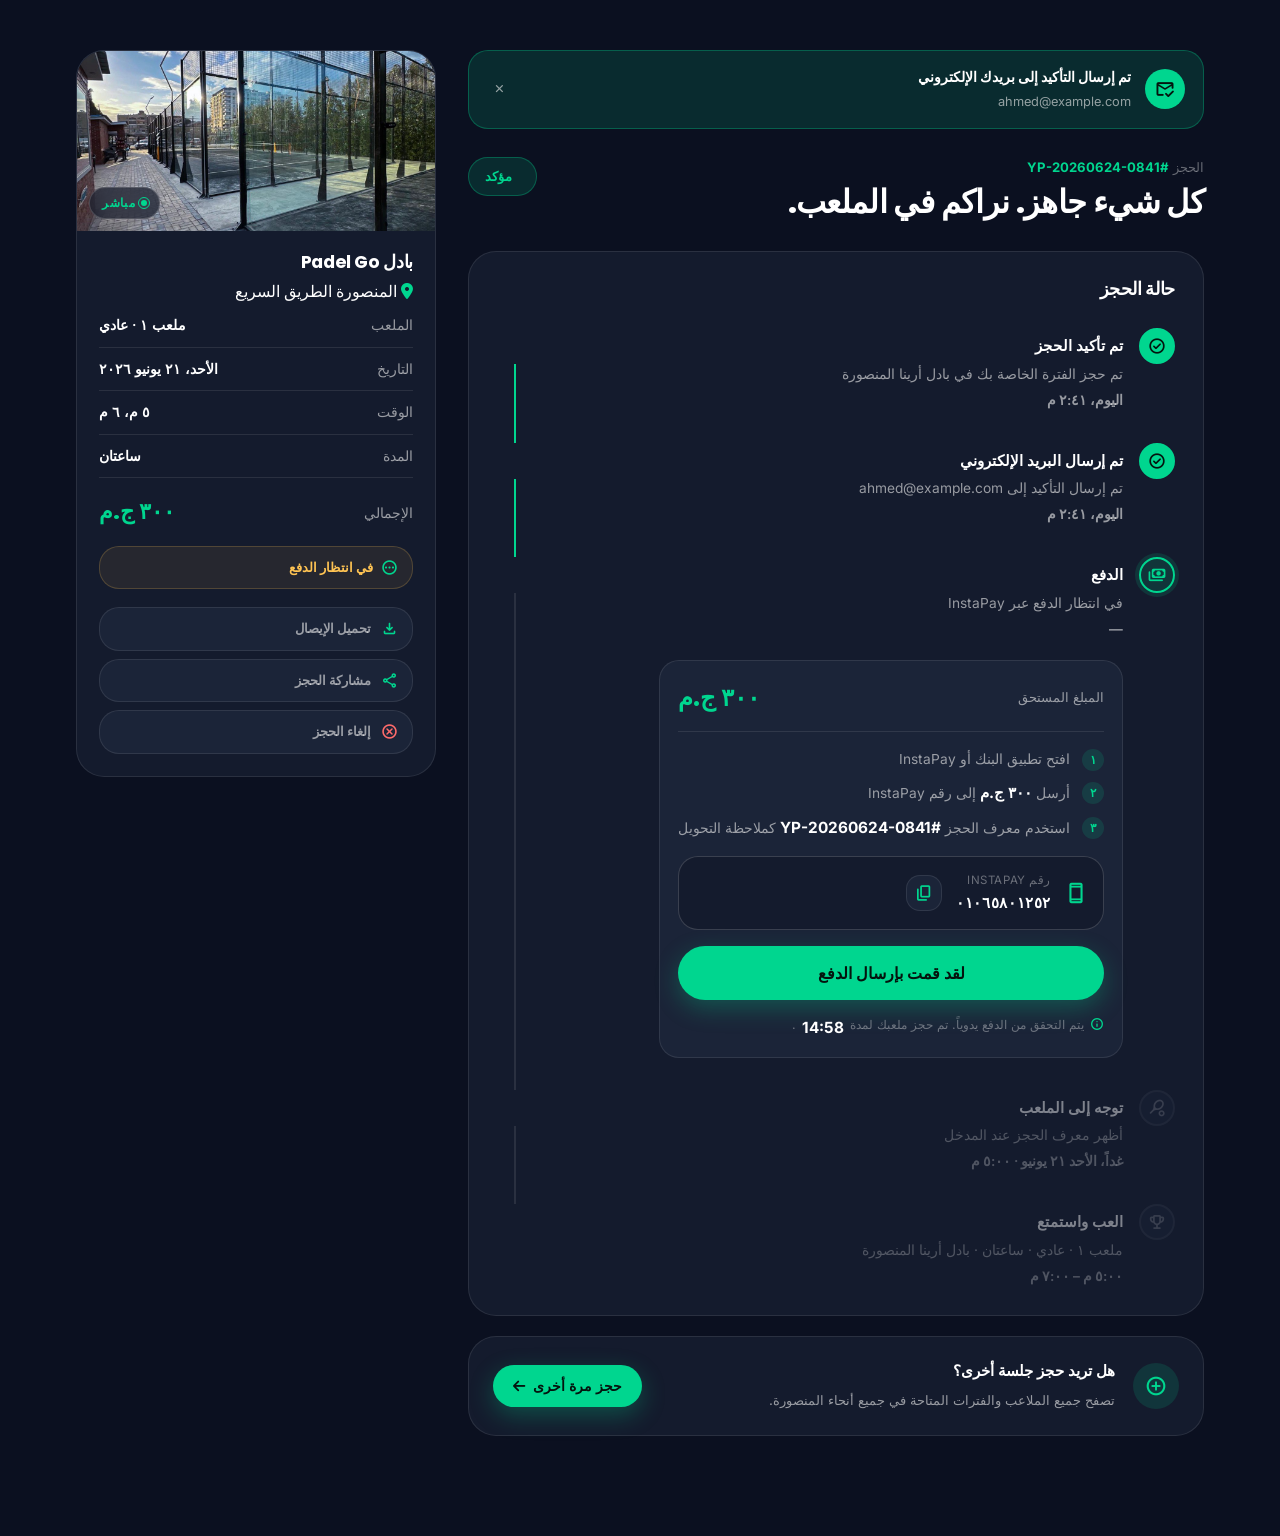
==== commit 1ab263fa: "update news page" ====
--- a/booking-confirmation.html
+++ b/booking-confirmation.html
@@ -5,7 +5,7 @@
     <meta charset="UTF-8" />
     <meta name="viewport" content="width=device-width, initial-scale=1.0" />
     <title>Padel Arena Mansoura — InstaPadel</title>
-    <link rel="icon" type="image/png" href="./assets/imgs/icon3.png" />
+    <link rel="icon" type="image/png" href="./assets/imgs/logo.png" />
     <link href="https://cdn.jsdelivr.net/npm/bootstrap@5.3.7/dist/css/bootstrap.min.css" rel="stylesheet"
         integrity="sha384-LN+7fdVzj6u52u30Kp6M/trliBMCMKTyK833zpbD+pXdCLuTusPj697FH4R/5mcr" crossorigin="anonymous">
     <link rel="preconnect" href="https://fonts.googleapis.com" />
--- a/css/style.css
+++ b/css/style.css
@@ -122,6 +122,10 @@
   max-width: 90%;
 }
 
+/* background for ios and android */
+
+/* background for ios and android */
+
 /* ===================== Utility / Type scale ===================== */
 .eyebrow {
   display: inline-flex;
@@ -163,10 +167,19 @@
   position: relative;
 }
 
+
 .section-tight {
-  padding: 80px 0;
-    background-image: url("../assets/imgs/courts-bg.png");
-  background-size: cover;
+  position: relative;
+  padding: 50px 0;
+  overflow: hidden;
+  isolation: isolate;
+}
+.section-tight::before {
+  content: "";
+  position: absolute;
+  inset: 0;
+  background-image: url("../assets/imgs/courts-bg.png");
+  background-size: contain;
   background-position: center;
   background-attachment: fixed;
 
@@ -216,8 +229,8 @@
 }
 
 .btn-accent:hover {
-  background: var(--accent-dark);
-  color: #04140e;
+  border: 1px solid var(--accent-dark);
+  color: #fff;
   transform: translateY(-2px);
   box-shadow: 0 14px 34px rgba(0, 214, 143, 0.4);
 }
@@ -453,7 +466,7 @@
   background-image: url(../assets/imgs/img1.jpg);
   background-size: cover;
   background-position: center;
-  background-attachment: fixed;
+  background-attachment: scroll;
   z-index: -3;
 }
 .hero::after {
@@ -1187,13 +1200,14 @@
   gap: 10px;
 }
 
-
-.court-loc-inline i,.fa-calendar-days,.fa-location-dot{
+.court-loc-inline i,
+.fa-calendar-days,
+.fa-location-dot {
   color: var(--accent);
 }
 /* ===================== Why choose ===================== */
 .feature-card {
-  background: var(--bg-secondary);
+  background: transparent;
   border: 1px solid var(--border-glass);
   border-radius: var(--r-lg);
   padding: 34px 28px;
@@ -1297,7 +1311,6 @@
 
 /* ===================== Footer ===================== */
 .footer {
-  background: var(--bg-secondary);
   border-top: 1px solid var(--border-glass);
   padding: 70px 0 28px;
 }
@@ -1915,10 +1928,10 @@
 =================================================================== */
 .listing-hero {
   padding: 150px 0 50px;
-    background-image: url("../assets/imgs/courts-bg.png");
+  background-image: url("../assets/imgs/courts-bg.png");
   background-size: cover;
   background-position: center;
-  background-attachment: fixed;
+  background-attachment: scroll;
 
   z-index: -3;
   border-bottom: 1px solid var(--border-glass);
@@ -2210,7 +2223,7 @@
   background-image: url("../assets/imgs/courts-bg.png");
   background-size: cover;
   background-position: center;
-  background-attachment: fixed;
+  background-attachment: scroll;
 
   z-index: -3;
 }
@@ -2352,7 +2365,7 @@
   gap: 16px;
   align-items: center;
   flex: 1;
-  background: var(--bg-elevated);
+  background: transparent;
   border: 1px solid var(--border-glass);
   border-radius: var(--r-md);
   padding: 14px;
